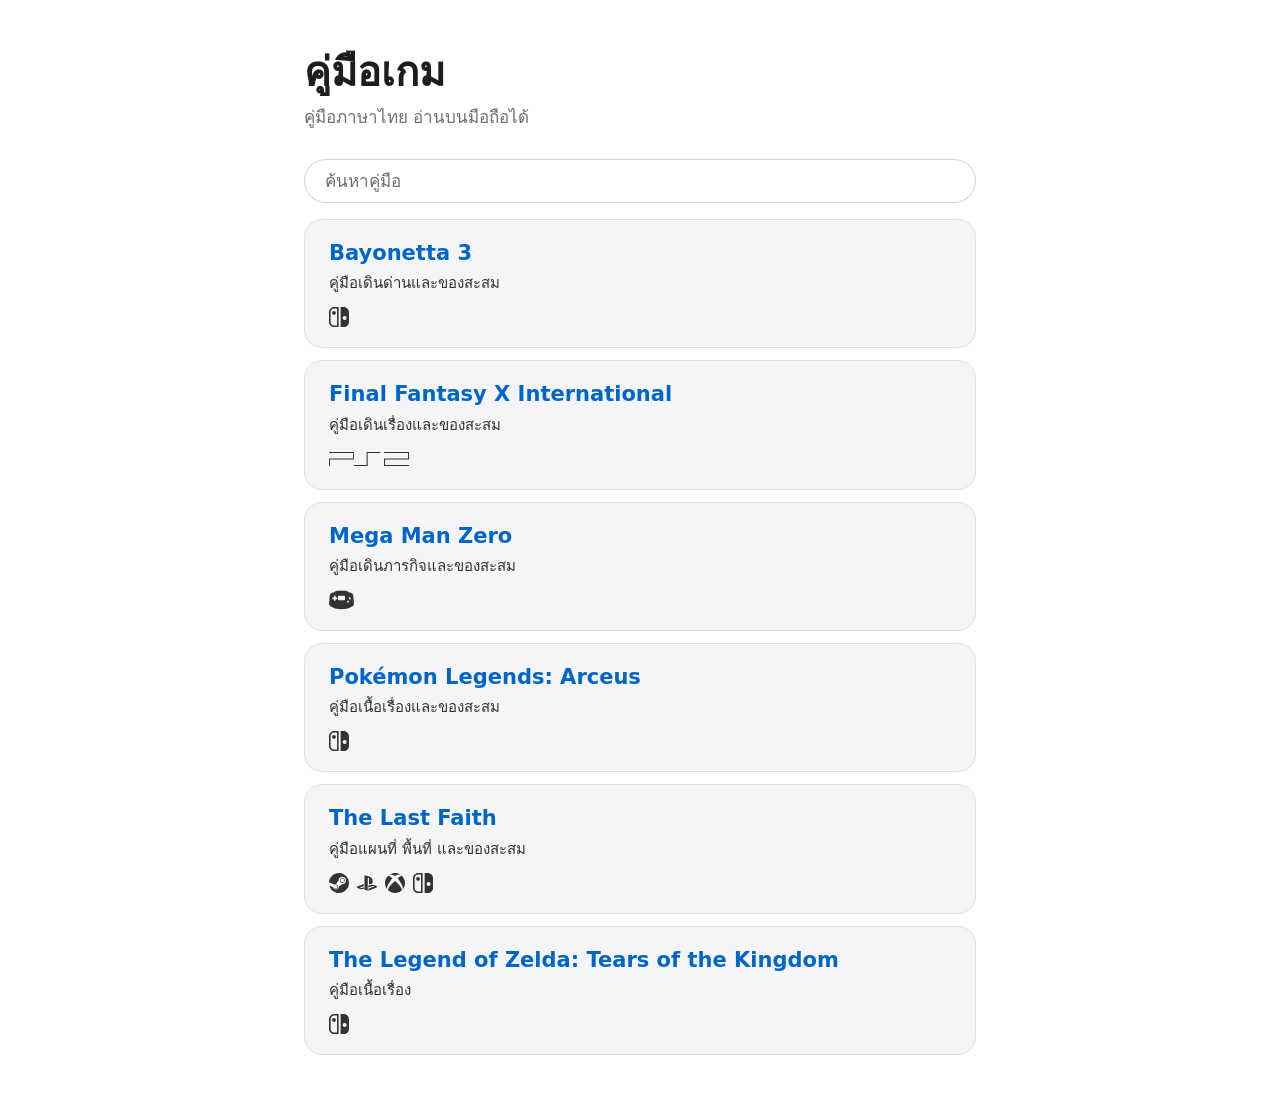
==== index.html @ 169d51ea "Add third-party notices for index icons" ====
<!doctype html>
<html lang="th">
<head>
<meta charset="utf-8">
<meta name="viewport" content="width=device-width,initial-scale=1">
<title>คู่มือเกม</title>
<link rel="icon" href="data:image/svg+xml,%3Csvg xmlns=%22http://www.w3.org/2000/svg%22 viewBox=%220 0 100 100%22%3E%3Ctext y=%22.9em%22 font-size=%2290%22%3E%F0%9F%8E%AE%3C/text%3E%3C/svg%3E">
<link rel="stylesheet" href="template/style.css">
<style>
.home{max-width:720px;margin:0 auto;padding:48px 24px 64px}
.home h1{font:600 40px/1.2 var(--disp);margin:0 0 8px;text-wrap:balance}
.lead{margin:0 0 28px;color:var(--ink48)}
.cards{display:grid;gap:12px}
.cards a{display:block;min-height:44px;padding:20px 24px;border:1px solid var(--hair);border-radius:18px;background:var(--parch);color:var(--ink);text-decoration:none}
.cards a:hover{border-color:var(--focus)}
.cards b{display:block;font:600 21px/1.3 var(--disp);color:var(--blue)}
.cards span{display:block;margin-top:4px;color:var(--ink80);font-size:15px}
.cards .pf{display:flex;flex-wrap:wrap;align-items:center;gap:8px;margin-top:12px;color:var(--ink80)}
.pf svg{display:block;fill:currentColor}
.find{display:block;width:100%;height:44px;margin:0 0 16px;padding:0 20px;font:400 17px var(--sans);color:var(--ink);background:var(--canvas);border:1px solid var(--chip);border-radius:9999px}
.find::placeholder{color:var(--ink48)}
.cards a[hidden],#none[hidden]{display:none}
#none{margin:8px 0 0;color:var(--ink48)}
@media (max-width:640px){
.home{padding:32px 20px 48px}
.home h1{font-size:28px;line-height:1.3}
}
</style>
</head>
<body>
<main class="home">
<h1>คู่มือเกม</h1>
<p class="lead">คู่มือภาษาไทย อ่านบนมือถือได้</p>
<input id="find" class="find" type="search" placeholder="ค้นหาคู่มือ" aria-label="ค้นหาคู่มือ" aria-controls="guides" autocomplete="off">
<svg width="0" height="0" style="position:absolute" aria-hidden="true"><symbol id="i-ns" viewBox="0 0 24 24"><path d="M14.176 24h3.674c3.376 0 6.15-2.774 6.15-6.15V6.15C24 2.775 21.226 0 17.85 0H14.1c-.074 0-.15.074-.15.15v23.7c-.001.076.075.15.226.15zm4.574-13.199c1.351 0 2.399 1.125 2.399 2.398 0 1.352-1.125 2.4-2.399 2.4-1.35 0-2.4-1.049-2.4-2.4-.075-1.349 1.05-2.398 2.4-2.398zM11.4 0H6.15C2.775 0 0 2.775 0 6.15v11.7C0 21.226 2.775 24 6.15 24h5.25c.074 0 .15-.074.15-.149V.15c.001-.076-.075-.15-.15-.15zM9.676 22.051H6.15c-2.326 0-4.201-1.875-4.201-4.201V6.15c0-2.326 1.875-4.201 4.201-4.201H9.6l.076 20.102zM3.75 7.199c0 1.275.975 2.25 2.25 2.25s2.25-.975 2.25-2.25c0-1.273-.975-2.25-2.25-2.25s-2.25.977-2.25 2.25z"/></symbol><symbol id="i-ps" viewBox="0 0 24 24"><path d="M8.984 2.596v17.547l3.915 1.261V6.688c0-.69.304-1.151.794-.991.636.18.76.814.76 1.505v5.875c2.441 1.193 4.362-.002 4.362-3.152 0-3.237-1.126-4.675-4.438-5.827-1.307-.448-3.728-1.186-5.39-1.502zm4.656 16.241l6.296-2.275c.715-.258.826-.625.246-.818-.586-.192-1.637-.139-2.357.123l-4.205 1.5V14.98l.24-.085s1.201-.42 2.913-.615c1.696-.18 3.785.03 5.437.661 1.848.601 2.04 1.472 1.576 2.072-.465.6-1.622 1.036-1.622 1.036l-8.544 3.107V18.86zM1.807 18.6c-1.9-.545-2.214-1.668-1.352-2.32.801-.586 2.16-1.052 2.16-1.052l5.615-2.013v2.313L4.205 17c-.705.271-.825.632-.239.826.586.195 1.637.15 2.343-.12L8.247 17v2.074c-.12.03-.256.044-.39.073-1.939.331-3.996.196-6.038-.479z"/></symbol><symbol id="i-ps2" viewBox="0 9 24 6"><path d="M7.46 13.779v.292h4.142v-3.85h3.796V9.93h-4.115v3.85zm16.248-3.558v1.62h-7.195v2.23H24v-.292h-7.168v-1.646H24V9.929h-7.487v.292zm-16.513 0v1.62H0v2.23h.292v-1.938H7.46V9.929H0v.292Z"/></symbol><symbol id="i-xb" viewBox="0 0 24 24"><path d="M4.102 21.033C6.211 22.881 8.977 24 12 24c3.026 0 5.789-1.119 7.902-2.967 1.877-1.912-4.316-8.709-7.902-11.417-3.582 2.708-9.779 9.505-7.898 11.417zm11.16-14.406c2.5 2.961 7.484 10.313 6.076 12.912C23.002 17.48 24 14.861 24 12.004c0-3.34-1.365-6.362-3.57-8.536 0 0-.027-.022-.082-.042-.063-.022-.152-.045-.281-.045-.592 0-1.985.434-4.805 3.246zM3.654 3.426c-.057.02-.082.041-.086.042C1.365 5.642 0 8.664 0 12.004c0 2.854.998 5.473 2.661 7.533-1.401-2.605 3.579-9.951 6.08-12.91-2.82-2.813-4.216-3.245-4.806-3.245-.131 0-.223.021-.281.046v-.002zM12 3.551S9.055 1.828 6.755 1.746c-.903-.033-1.454.295-1.521.339C7.379.646 9.659 0 11.984 0H12c2.334 0 4.605.646 6.766 2.085-.068-.046-.615-.372-1.52-.339C14.946 1.828 12 3.545 12 3.545v.006z"/></symbol><symbol id="i-st" viewBox="0 0 24 24"><path d="M11.979 0C5.678 0 .511 4.86.022 11.037l6.432 2.658c.545-.371 1.203-.59 1.912-.59.063 0 .125.004.188.006l2.861-4.142V8.91c0-2.495 2.028-4.524 4.524-4.524 2.494 0 4.524 2.031 4.524 4.527s-2.03 4.525-4.524 4.525h-.105l-4.076 2.911c0 .052.004.105.004.159 0 1.875-1.515 3.396-3.39 3.396-1.635 0-3.016-1.173-3.331-2.727L.436 15.27C1.862 20.307 6.486 24 11.979 24c6.627 0 11.999-5.373 11.999-12S18.605 0 11.979 0zM7.54 18.21l-1.473-.61c.262.543.714.999 1.314 1.25 1.297.539 2.793-.076 3.332-1.375.263-.63.264-1.319.005-1.949s-.75-1.121-1.377-1.383c-.624-.26-1.29-.249-1.878-.03l1.523.63c.956.4 1.409 1.5 1.009 2.455-.397.957-1.497 1.41-2.454 1.012H7.54zm11.415-9.303c0-1.662-1.353-3.015-3.015-3.015-1.665 0-3.015 1.353-3.015 3.015 0 1.665 1.35 3.015 3.015 3.015 1.663 0 3.015-1.35 3.015-3.015zm-5.273-.005c0-1.252 1.013-2.266 2.265-2.266 1.249 0 2.266 1.014 2.266 2.266 0 1.251-1.017 2.265-2.266 2.265-1.253 0-2.265-1.014-2.265-2.265z"/></symbol><!-- GBA: Teenyicons gba-solid, MIT (c) Anja van Staden; screen cutout added. See THIRD_PARTY_NOTICES.md --><symbol id="i-gba" viewBox="0 1.5 15 12"><path fill-rule="evenodd" d="M3.719 2.42A2.5 2.5 0 0 1 5.106 2h4.789a2.5 2.5 0 0 1 1.386.42l.87.58a2.5 2.5 0 0 1 2.48 2.322l.32 4.476a1.5 1.5 0 0 1-.825 1.448l-2.09 1.045a3.7 3.7 0 0 1-.753.279a15.6 15.6 0 0 1-7.566 0a3.7 3.7 0 0 1-.753-.279l-2.09-1.045A1.5 1.5 0 0 1 .05 9.798l.32-4.476A2.5 2.5 0 0 1 2.849 3zM3 8V7H2V6h1V5h1v1h1v1H4v1zm10-1h-1V6h1zm-2 2h1V8h-1zM5.9 4.9h3.2a.5.5 0 0 1 .5.5v1.8a.5.5 0 0 1-.5.5H5.9a.5.5 0 0 1-.5-.5V5.4a.5.5 0 0 1 .5-.5z"/></symbol></svg>
<nav id="guides" class="cards" aria-label="รายการคู่มือ">
<a data-k="bayonetta เบโยเนตต้า switch platinumgames" href="guides/bayonetta3/Bayonetta3_Guide_TH.html"><b>Bayonetta 3</b><span>คู่มือเดินด่านและของสะสม</span><span class="pf" role="img" aria-label="แพลตฟอร์ม: Nintendo Switch"><svg width="20" height="20"><use href="#i-ns"/></svg></span></a>
<a data-k="ffx final fantasy x ไฟนอลแฟนตาซี ps2 playstation square" href="guides/ffx/FFX_International_Guide_TH.html"><b>Final Fantasy X International</b><span>คู่มือเดินเรื่องและของสะสม</span><span class="pf" role="img" aria-label="แพลตฟอร์ม: PlayStation 2"><svg width="80" height="20"><use href="#i-ps2"/></svg></span></a>
<a data-k="mmz megaman mega man zero ร็อคแมน ซีโร่ gba game boy advance capcom inti creates" href="guides/megamanzero/MegaManZero_Guide_TH.html"><b>Mega Man Zero</b><span>คู่มือเดินภารกิจและของสะสม</span><span class="pf" role="img" aria-label="แพลตฟอร์ม: Game Boy Advance"><svg width="25" height="20"><use href="#i-gba"/></svg></span></a>
<a data-k="pla pokemon legends arceus โปเกมอน เลเจนด์ อาร์เซอุส switch hisui ฮิซุย game freak" href="guides/pla/PokemonLegendsArceus_Guide_TH.html"><b>Pokémon Legends: Arceus</b><span>คู่มือเนื้อเรื่องและของสะสม</span><span class="pf" role="img" aria-label="แพลตฟอร์ม: Nintendo Switch"><svg width="20" height="20"><use href="#i-ns"/></svg></span></a>
<a data-k="the last faith tlf เดอะลาสต์เฟธ metroidvania soulslike steam playstation ps4 ps5 xbox switch nintendo pc kumi souls" href="guides/lastfaith/TheLastFaith_Guide_TH.html"><b>The Last Faith</b><span>คู่มือแผนที่ พื้นที่ และของสะสม</span><span class="pf" role="img" aria-label="แพลตฟอร์ม: PC (Steam), PlayStation 4/5, Xbox One/Series X|S, Nintendo Switch"><svg width="20" height="20"><use href="#i-st"/></svg><svg width="20" height="20"><use href="#i-ps"/></svg><svg width="20" height="20"><use href="#i-xb"/></svg><svg width="20" height="20"><use href="#i-ns"/></svg></span></a>
<a data-k="totk zelda tears of the kingdom เซลด้า น้ำตาแห่งราชอาณาจักร switch hyrule ไฮรูล nintendo" href="guides/totk/ZeldaTOTK_Guide_TH.html"><b>The Legend of Zelda: Tears of the Kingdom</b><span>คู่มือเนื้อเรื่อง</span><span class="pf" role="img" aria-label="แพลตฟอร์ม: Nintendo Switch"><svg width="20" height="20"><use href="#i-ns"/></svg></span></a>
</nav>
<p id="none" role="status" hidden>ไม่พบคู่มือ</p>
<script>
(()=>{const q=document.getElementById('find'),cs=[...document.querySelectorAll('#guides a')],no=document.getElementById('none');
const n=t=>t.normalize('NFC').toLowerCase();
q.addEventListener('input',()=>{const v=n(q.value.trim());let k=0;cs.forEach(a=>{const m=!v||n(a.textContent+' '+(a.dataset.k||'')).includes(v);a.hidden=!m;if(m)k++});no.hidden=k>0});
q.addEventListener('keydown',e=>{if(e.key==='Escape'){q.value='';q.dispatchEvent(new Event('input'))}});})();
</script>
</main>
</body>
</html>
---- template/style.css ----
/* game-guides template – based on Bayonetta 3 v470 (Apple-style brief). Thai: no negative letter-spacing, line-height 1.6 */
:root{--blue:#0066cc;--focus:#0071e3;--blue-dk:#2997ff;--ink:#1d1d1f;--ink80:#333;--ink48:#6e6e73;--hair:#e0e0e0;--soft:#f0f0f0;--canvas:#fff;--parch:#f5f5f7;--pearl:#fafafc;--tile:#272729;--tile2:#2a2a2c;--chip:#d2d2d7;--sans:system-ui,-apple-system,BlinkMacSystemFont,"SF Pro Text","Helvetica Neue","Sukhumvit Set","Noto Sans Thai",Sarabun,Tahoma,sans-serif;--disp:system-ui,-apple-system,BlinkMacSystemFont,"SF Pro Display","Helvetica Neue","Sukhumvit Set","Noto Sans Thai",Sarabun,Tahoma,sans-serif;color-scheme:light;accent-color:var(--blue)}
*{box-sizing:border-box}
html{scroll-padding-top:var(--hh,72px);-webkit-text-size-adjust:100%}
body{margin:0;background:var(--canvas);color:var(--ink);font:400 17px/1.6 var(--sans);-webkit-font-smoothing:antialiased}
::selection{background:#b3d4f5;color:var(--ink)}
a{color:var(--blue);text-underline-offset:3px}
a:hover{text-decoration:underline}
:focus-visible{outline:2px solid var(--focus);outline-offset:2px;border-radius:5px}
b,strong{font-weight:600}
.top{background:var(--tile);color:#fff;padding:64px max(24px,calc((100% - 980px)/2)) 48px}
.top h1{font:600 56px/1.2 var(--disp);margin:0;text-wrap:balance}
header{position:sticky;top:0;z-index:5;display:flex;flex-wrap:wrap;align-items:center;gap:8px 16px;min-height:52px;padding:6px max(16px,calc((100% - 980px)/2));background:rgba(245,245,247,.8);-webkit-backdrop-filter:saturate(180%) blur(20px);backdrop-filter:saturate(180%) blur(20px);border-bottom:1px solid rgba(0,0,0,.08)}
header nav{flex:none}
.hd{display:flex;flex-wrap:wrap;align-items:center;gap:8px 16px;flex:1 1 260px}
#q{flex:1 1 220px;max-width:360px;height:44px;padding:0 20px;font:400 17px var(--sans);color:var(--ink);background:var(--canvas);border:1px solid rgba(0,0,0,.08);border-radius:9999px}
#q::placeholder{color:var(--ink48)}
#prog{font:400 14px/1.29 var(--sans);color:var(--ink80);font-variant-numeric:tabular-nums}
#pbar{flex:1 1 100px;max-width:200px;height:4px;background:var(--chip);border-radius:9999px;overflow:hidden}
#pbar i{display:block;height:100%;width:0;background:var(--blue);transition:width .4s cubic-bezier(.16,1,.3,1)}
#pkb{font:400 17px var(--sans);color:#fff;background:var(--blue);border:0;border-radius:9999px;padding:0 22px;min-height:44px;cursor:pointer;display:inline-flex;gap:8px;align-items:center;transition:transform .15s}
#pkb:active,.grid a:active{transform:scale(.95)}
.pkc{font-weight:600;max-width:9ch;overflow:hidden;text-overflow:ellipsis;white-space:nowrap}
.pkc:empty{display:none}
.pkw{position:relative}
.pk{position:absolute;top:calc(100% + 10px);left:0;z-index:20;width:min(640px,calc(100vw - 32px));max-height:min(58vh,640px);overflow:auto;background:var(--canvas);border:1px solid var(--hair);border-radius:18px;padding:16px 24px 24px}
.pk[hidden],#pkbg[hidden]{display:none}
.pkhd{display:flex;align-items:center;gap:12px;font:600 21px/1.19 var(--disp)}
.pkintro{margin-left:auto;font-size:14px;padding:8px;min-height:44px;display:inline-flex;align-items:center}
.pkx{width:44px;height:44px;border:0;border-radius:50%;background:rgba(210,210,215,.64);color:var(--ink);font-size:16px;cursor:pointer}
.pgh{font:600 14px/1.29 var(--sans);color:var(--ink48);margin:16px 0 8px}
.grid{display:grid;gap:8px}
.gm{grid-template-columns:repeat(5,minmax(0,1fr))}
.gj,.gr{grid-template-columns:repeat(4,minmax(0,1fr))}
.grid a{display:flex;flex-direction:column;justify-content:center;min-height:56px;padding:8px 10px;border:1px solid var(--hair);border-radius:18px;background:var(--canvas);color:var(--ink);text-decoration:none;line-height:1.25;transition:transform .15s}
.grid a b{font:600 17px var(--sans);color:var(--blue)}
.grid a span{font-size:12px;color:var(--ink48);overflow:hidden;display:-webkit-box;-webkit-line-clamp:2;-webkit-box-orient:vertical}
.gr a b{font-size:14px}
.gr a span{display:none}
.grid a[aria-current=true]{border:2px solid var(--focus);padding:7px 9px}
main{padding:0}
#intro{padding:48px max(24px,calc((100% - 980px)/2)) 56px}
#intro p,main .w{max-width:68ch}
main>details :is(p,dd,:not(.ck)>li){max-width:72ch}
section>h2.h3{font:600 21px/1.19 var(--disp);margin:40px 0 12px}
#intro ul{padding-left:20px;columns:2 300px;column-gap:32px}
#intro li{margin:4px 0;break-inside:avoid}
.note{background:var(--parch);border:0;border-radius:18px;padding:20px 24px;color:var(--ink80)}
main>details{margin:0;border:0;border-radius:0;background:var(--canvas);padding:56px max(24px,calc((100% - 980px)/2))}
main>details:nth-of-type(odd){background:var(--parch)}
main>details.ch{content-visibility:auto;contain-intrinsic-size:auto 1400px}
summary{cursor:pointer;display:flex;align-items:baseline;gap:12px;list-style:none;min-height:44px}
summary::-webkit-details-marker{display:none}
summary::before{content:"›";font:400 28px/1 var(--sans);color:var(--ink48);transition:transform .2s;display:inline-block}
details[open]>summary::before{transform:rotate(90deg)}
summary h2{font:600 40px/1.25 var(--disp);margin:0;text-wrap:balance}
.cnt{margin-left:auto;font:400 14px var(--sans);color:var(--ink48);white-space:nowrap;font-variant-numeric:tabular-nums}
.cnt.done{color:var(--blue);font-weight:600}
h3{font:600 21px/1.19 var(--disp);margin:40px 0 12px}
.sm{margin:12px 0}
.b{display:inline-block;background:var(--c);color:var(--ink);font:600 12px/1.6 var(--sans);border-radius:5px;padding:0 6px;margin-right:2px}
.mut,.lg,.src{color:var(--ink48)}
.src,.lg{font:400 14px/1.43 var(--sans)}
.lgk{display:flex;flex-wrap:wrap;gap:4px 16px;font:400 14px var(--sans);color:var(--ink80);margin:8px 0}
.lgk span::before{content:"";display:inline-block;width:14px;height:10px;border-radius:3px;margin-right:6px;vertical-align:-1px;border:2px solid var(--k)}
.lgk .dash::before{border-style:dashed}
.fhint{display:none;font-size:14px;color:var(--ink48);margin:4px 0}
.flow{position:relative;overflow-x:auto;background:var(--canvas);border:1px solid var(--hair);border-radius:18px;padding:8px}
main>details:nth-of-type(even) .flow{background:var(--pearl)}
.fl{display:block;font-family:Sarabun,'Noto Sans Thai',Tahoma,sans-serif}
.fl text{text-anchor:middle}
.nb{fill:var(--canvas)}
.nl{fill:var(--ink);font-size:12px;font-weight:700}
.nd{fill:var(--ink80);font-size:12px}
.ed{fill:none;stroke:#8e8e93;stroke-width:1.5}
.bk{stroke-dasharray:5 4;stroke:#b25000}
#ah path{fill:#8e8e93}
.ck{list-style:none;padding:0;margin:0}
.ck li{border-bottom:1px solid var(--hair);padding:6px 0 12px}
.ck label{cursor:pointer;display:inline-flex;gap:10px;align-items:baseline;min-height:44px;padding:6px 0;margin-bottom:-6px}
.ck input{width:20px;height:20px;flex:none;transform:translateY(4px)}
.ck .w{color:var(--ink80);font-size:15px;line-height:1.55;margin-left:30px;overflow-wrap:anywhere}
.en{color:var(--ink48);font-size:14px;margin-left:30px;font-style:italic}
.ck li:has(input:checked) .w{text-decoration:line-through;opacity:.5}
.ck input:checked+*{opacity:.5}
.src{overflow-wrap:anywhere}
.tw{overflow-x:auto}
table{border-collapse:collapse;width:100%;font:400 15px/1.47 var(--sans)}
th,td{border-bottom:1px solid var(--hair);padding:10px 14px;text-align:left;vertical-align:top}
th{background:var(--parch);color:var(--ink);font-weight:600;font-size:14px}
tr:last-child td{border-bottom:0}
.hide{display:none}
#empty{display:none;padding:48px 24px;text-align:center;color:var(--ink48)}
@media (min-width:641px){.fl{max-width:100%;height:auto}
}
@media (max-width:1068px){.top h1{font-size:40px;line-height:1.25}
}
@media (max-width:640px){.top{padding:40px 20px 32px}
.top h1{font-size:34px}
main>details{padding:40px 20px}
#intro{padding:32px 20px 40px}
summary h2{font-size:28px;line-height:1.3}
h3,section>h2.h3{font-size:21px;margin-top:32px}
header{-webkit-backdrop-filter:none;backdrop-filter:none;background:var(--parch);padding:6px 12px}
header{gap:6px 8px}
.hd{flex:1 1 0;min-width:0;gap:2px 8px}
#q{max-width:none;min-width:0;flex-basis:100%}
#prog{font-size:12px;line-height:1.3;padding-left:20px}
#pkb{padding:0 16px}
#pbar{display:none}
.fhint{display:block}
#pkbg{position:fixed;inset:0;background:rgba(0,0,0,.4);z-index:19}
.pk{position:fixed;left:0;right:0;bottom:0;top:auto;width:auto;max-height:82vh;border-radius:18px 18px 0 0;border:0;padding:10px 16px calc(20px + env(safe-area-inset-bottom))}
.pk::before{content:"";display:block;width:36px;height:5px;border-radius:9999px;background:var(--chip);margin:0 auto 8px}
.gr{grid-template-columns:repeat(3,minmax(0,1fr))}
.grid a span{display:none}
.grid a{align-items:center;min-height:48px}
}
@media (max-width:419px){.top h1{font-size:28px}
}
@media (prefers-reduced-motion:reduce){#pbar i,#pkb,.grid a,summary::before,.top .back{transition:none}
#pkb:active,.grid a:active,.top .back:active{transform:none}
}
.fl .nl,.fl .nd{font-family:Sarabun,"Noto Sans Thai",Tahoma,sans-serif}
.fl text{dominant-baseline:auto}
figure.map{margin:24px 0}figure.map img{display:block;max-width:100%;height:auto;border-radius:18px;background:var(--soft)}figure.map figcaption{font:400 14px/1.43 var(--sans);color:var(--ink48);margin-top:8px}figure.map .cr{font-size:12px}

.top .back{display:inline-flex;align-items:center;justify-content:center;width:44px;height:44px;margin:-12px 0 4px -12px;color:#fff;border-radius:50%;transition:background .15s,transform .15s}.top .back:hover{background:rgba(255,255,255,.12)}.top .back:active{transform:scale(.92);background:rgba(255,255,255,.2)}
.capd summary{cursor:pointer;min-height:44px;line-height:1.43;padding:12px 0}

.sya button{font:400 17px var(--sans);min-height:44px;padding:0 22px;border-radius:9999px;border:0;cursor:pointer;background:var(--blue);color:#fff}
.sya .sy2{background:var(--soft);color:var(--ink)}
#sys{margin:12px 0 0}#sys:empty{display:none}#sys.err{color:#b3261e}
#syd{width:min(560px,calc(100vw - 24px));max-height:calc(100dvh - 24px);border:0;border-radius:18px;padding:24px;background:var(--canvas);color:var(--ink);font-family:var(--sans)}
#syd::backdrop{background:rgba(0,0,0,.4)}
#syd h2{font:600 21px/1.3 var(--disp);margin:0 0 8px}#syd ol{padding-left:20px;margin:8px 0}#syd li{margin:4px 0}
#syd code{background:var(--parch);border-radius:6px;padding:0 4px}
#syd label{display:block;font:600 14px var(--sans);margin:12px 0 4px}
#syd input{width:100%;min-height:44px;font:400 16px var(--sans);padding:0 12px;border:1px solid var(--chip);border-radius:12px;background:var(--pearl);color:var(--ink)}
#syd :focus-visible{outline:2px solid var(--focus);outline-offset:2px}
.sye{color:#b3261e;font:400 14px var(--sans);margin:8px 0 0;min-height:1em}
.sya{display:flex;flex-wrap:wrap;gap:8px;margin-top:16px}
#syb{position:relative;flex:none;margin-left:auto;width:44px;height:44px;display:inline-flex;align-items:center;justify-content:center;border:0;border-radius:50%;background:transparent;color:var(--ink);cursor:pointer}#syb:hover{background:var(--soft)}#syb:focus-visible{outline:2px solid var(--focus);outline-offset:2px}
#syd0{position:absolute;top:9px;right:8px;width:9px;height:9px;border-radius:50%;border:2px solid var(--parch);display:none}#syb[data-s] #syd0{display:block}#syb[data-s=ok] #syd0{background:#1e8e3e}#syb[data-s=busy] #syd0{background:var(--chip)}#syb[data-s=off] #syd0{background:var(--ink48)}#syb[data-s=err] #syd0{background:#b3261e}
@media (max-width:640px){#pkb{padding:0 12px;gap:6px}header{gap:6px 4px}#syb{margin-right:-6px}}
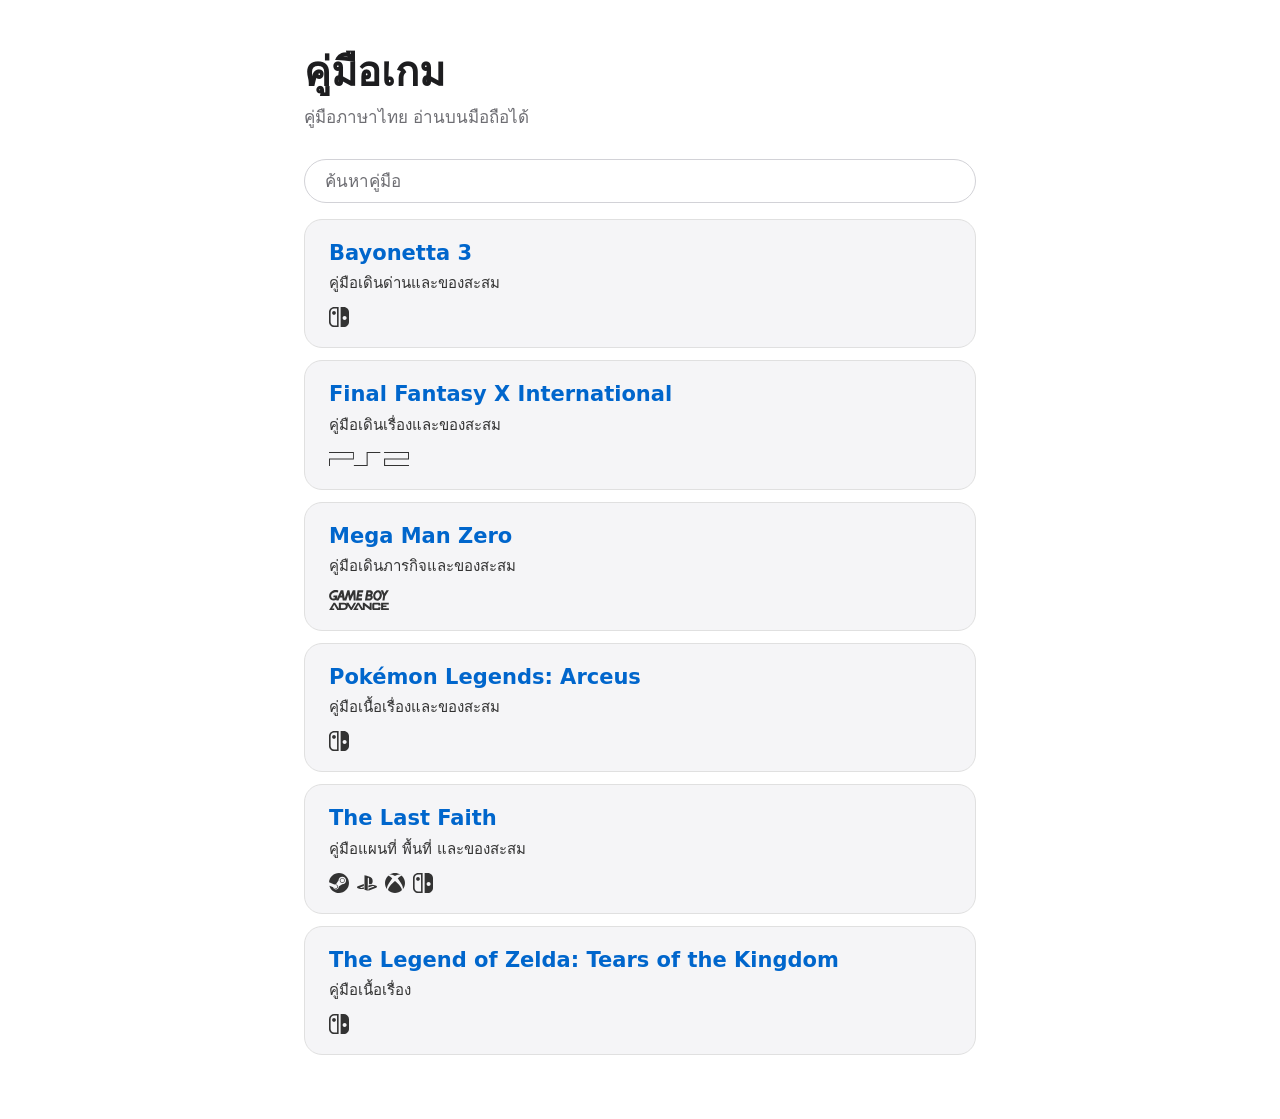
==== commit b605b17f: "Use GBA wordmark icon on guide index" ====
--- a/index.html
+++ b/index.html
@@ -32,11 +32,11 @@
 <h1>คู่มือเกม</h1>
 <p class="lead">คู่มือภาษาไทย อ่านบนมือถือได้</p>
 <input id="find" class="find" type="search" placeholder="ค้นหาคู่มือ" aria-label="ค้นหาคู่มือ" aria-controls="guides" autocomplete="off">
-<svg width="0" height="0" style="position:absolute" aria-hidden="true"><symbol id="i-ns" viewBox="0 0 24 24"><path d="M14.176 24h3.674c3.376 0 6.15-2.774 6.15-6.15V6.15C24 2.775 21.226 0 17.85 0H14.1c-.074 0-.15.074-.15.15v23.7c-.001.076.075.15.226.15zm4.574-13.199c1.351 0 2.399 1.125 2.399 2.398 0 1.352-1.125 2.4-2.399 2.4-1.35 0-2.4-1.049-2.4-2.4-.075-1.349 1.05-2.398 2.4-2.398zM11.4 0H6.15C2.775 0 0 2.775 0 6.15v11.7C0 21.226 2.775 24 6.15 24h5.25c.074 0 .15-.074.15-.149V.15c.001-.076-.075-.15-.15-.15zM9.676 22.051H6.15c-2.326 0-4.201-1.875-4.201-4.201V6.15c0-2.326 1.875-4.201 4.201-4.201H9.6l.076 20.102zM3.75 7.199c0 1.275.975 2.25 2.25 2.25s2.25-.975 2.25-2.25c0-1.273-.975-2.25-2.25-2.25s-2.25.977-2.25 2.25z"/></symbol><symbol id="i-ps" viewBox="0 0 24 24"><path d="M8.984 2.596v17.547l3.915 1.261V6.688c0-.69.304-1.151.794-.991.636.18.76.814.76 1.505v5.875c2.441 1.193 4.362-.002 4.362-3.152 0-3.237-1.126-4.675-4.438-5.827-1.307-.448-3.728-1.186-5.39-1.502zm4.656 16.241l6.296-2.275c.715-.258.826-.625.246-.818-.586-.192-1.637-.139-2.357.123l-4.205 1.5V14.98l.24-.085s1.201-.42 2.913-.615c1.696-.18 3.785.03 5.437.661 1.848.601 2.04 1.472 1.576 2.072-.465.6-1.622 1.036-1.622 1.036l-8.544 3.107V18.86zM1.807 18.6c-1.9-.545-2.214-1.668-1.352-2.32.801-.586 2.16-1.052 2.16-1.052l5.615-2.013v2.313L4.205 17c-.705.271-.825.632-.239.826.586.195 1.637.15 2.343-.12L8.247 17v2.074c-.12.03-.256.044-.39.073-1.939.331-3.996.196-6.038-.479z"/></symbol><symbol id="i-ps2" viewBox="0 9 24 6"><path d="M7.46 13.779v.292h4.142v-3.85h3.796V9.93h-4.115v3.85zm16.248-3.558v1.62h-7.195v2.23H24v-.292h-7.168v-1.646H24V9.929h-7.487v.292zm-16.513 0v1.62H0v2.23h.292v-1.938H7.46V9.929H0v.292Z"/></symbol><symbol id="i-xb" viewBox="0 0 24 24"><path d="M4.102 21.033C6.211 22.881 8.977 24 12 24c3.026 0 5.789-1.119 7.902-2.967 1.877-1.912-4.316-8.709-7.902-11.417-3.582 2.708-9.779 9.505-7.898 11.417zm11.16-14.406c2.5 2.961 7.484 10.313 6.076 12.912C23.002 17.48 24 14.861 24 12.004c0-3.34-1.365-6.362-3.57-8.536 0 0-.027-.022-.082-.042-.063-.022-.152-.045-.281-.045-.592 0-1.985.434-4.805 3.246zM3.654 3.426c-.057.02-.082.041-.086.042C1.365 5.642 0 8.664 0 12.004c0 2.854.998 5.473 2.661 7.533-1.401-2.605 3.579-9.951 6.08-12.91-2.82-2.813-4.216-3.245-4.806-3.245-.131 0-.223.021-.281.046v-.002zM12 3.551S9.055 1.828 6.755 1.746c-.903-.033-1.454.295-1.521.339C7.379.646 9.659 0 11.984 0H12c2.334 0 4.605.646 6.766 2.085-.068-.046-.615-.372-1.52-.339C14.946 1.828 12 3.545 12 3.545v.006z"/></symbol><symbol id="i-st" viewBox="0 0 24 24"><path d="M11.979 0C5.678 0 .511 4.86.022 11.037l6.432 2.658c.545-.371 1.203-.59 1.912-.59.063 0 .125.004.188.006l2.861-4.142V8.91c0-2.495 2.028-4.524 4.524-4.524 2.494 0 4.524 2.031 4.524 4.527s-2.03 4.525-4.524 4.525h-.105l-4.076 2.911c0 .052.004.105.004.159 0 1.875-1.515 3.396-3.39 3.396-1.635 0-3.016-1.173-3.331-2.727L.436 15.27C1.862 20.307 6.486 24 11.979 24c6.627 0 11.999-5.373 11.999-12S18.605 0 11.979 0zM7.54 18.21l-1.473-.61c.262.543.714.999 1.314 1.25 1.297.539 2.793-.076 3.332-1.375.263-.63.264-1.319.005-1.949s-.75-1.121-1.377-1.383c-.624-.26-1.29-.249-1.878-.03l1.523.63c.956.4 1.409 1.5 1.009 2.455-.397.957-1.497 1.41-2.454 1.012H7.54zm11.415-9.303c0-1.662-1.353-3.015-3.015-3.015-1.665 0-3.015 1.353-3.015 3.015 0 1.665 1.35 3.015 3.015 3.015 1.663 0 3.015-1.35 3.015-3.015zm-5.273-.005c0-1.252 1.013-2.266 2.265-2.266 1.249 0 2.266 1.014 2.266 2.266 0 1.251-1.017 2.265-2.266 2.265-1.253 0-2.265-1.014-2.265-2.265z"/></symbol><!-- GBA: Teenyicons gba-solid, MIT (c) Anja van Staden; screen cutout added. See THIRD_PARTY_NOTICES.md --><symbol id="i-gba" viewBox="0 1.5 15 12"><path fill-rule="evenodd" d="M3.719 2.42A2.5 2.5 0 0 1 5.106 2h4.789a2.5 2.5 0 0 1 1.386.42l.87.58a2.5 2.5 0 0 1 2.48 2.322l.32 4.476a1.5 1.5 0 0 1-.825 1.448l-2.09 1.045a3.7 3.7 0 0 1-.753.279a15.6 15.6 0 0 1-7.566 0a3.7 3.7 0 0 1-.753-.279l-2.09-1.045A1.5 1.5 0 0 1 .05 9.798l.32-4.476A2.5 2.5 0 0 1 2.849 3zM3 8V7H2V6h1V5h1v1h1v1H4v1zm10-1h-1V6h1zm-2 2h1V8h-1zM5.9 4.9h3.2a.5.5 0 0 1 .5.5v1.8a.5.5 0 0 1-.5.5H5.9a.5.5 0 0 1-.5-.5V5.4a.5.5 0 0 1 .5-.5z"/></symbol></svg>
+<svg width="0" height="0" style="position:absolute" aria-hidden="true"><symbol id="i-ns" viewBox="0 0 24 24"><path d="M14.176 24h3.674c3.376 0 6.15-2.774 6.15-6.15V6.15C24 2.775 21.226 0 17.85 0H14.1c-.074 0-.15.074-.15.15v23.7c-.001.076.075.15.226.15zm4.574-13.199c1.351 0 2.399 1.125 2.399 2.398 0 1.352-1.125 2.4-2.399 2.4-1.35 0-2.4-1.049-2.4-2.4-.075-1.349 1.05-2.398 2.4-2.398zM11.4 0H6.15C2.775 0 0 2.775 0 6.15v11.7C0 21.226 2.775 24 6.15 24h5.25c.074 0 .15-.074.15-.149V.15c.001-.076-.075-.15-.15-.15zM9.676 22.051H6.15c-2.326 0-4.201-1.875-4.201-4.201V6.15c0-2.326 1.875-4.201 4.201-4.201H9.6l.076 20.102zM3.75 7.199c0 1.275.975 2.25 2.25 2.25s2.25-.975 2.25-2.25c0-1.273-.975-2.25-2.25-2.25s-2.25.977-2.25 2.25z"/></symbol><symbol id="i-ps" viewBox="0 0 24 24"><path d="M8.984 2.596v17.547l3.915 1.261V6.688c0-.69.304-1.151.794-.991.636.18.76.814.76 1.505v5.875c2.441 1.193 4.362-.002 4.362-3.152 0-3.237-1.126-4.675-4.438-5.827-1.307-.448-3.728-1.186-5.39-1.502zm4.656 16.241l6.296-2.275c.715-.258.826-.625.246-.818-.586-.192-1.637-.139-2.357.123l-4.205 1.5V14.98l.24-.085s1.201-.42 2.913-.615c1.696-.18 3.785.03 5.437.661 1.848.601 2.04 1.472 1.576 2.072-.465.6-1.622 1.036-1.622 1.036l-8.544 3.107V18.86zM1.807 18.6c-1.9-.545-2.214-1.668-1.352-2.32.801-.586 2.16-1.052 2.16-1.052l5.615-2.013v2.313L4.205 17c-.705.271-.825.632-.239.826.586.195 1.637.15 2.343-.12L8.247 17v2.074c-.12.03-.256.044-.39.073-1.939.331-3.996.196-6.038-.479z"/></symbol><symbol id="i-ps2" viewBox="0 9 24 6"><path d="M7.46 13.779v.292h4.142v-3.85h3.796V9.93h-4.115v3.85zm16.248-3.558v1.62h-7.195v2.23H24v-.292h-7.168v-1.646H24V9.929h-7.487v.292zm-16.513 0v1.62H0v2.23h.292v-1.938H7.46V9.929H0v.292Z"/></symbol><symbol id="i-xb" viewBox="0 0 24 24"><path d="M4.102 21.033C6.211 22.881 8.977 24 12 24c3.026 0 5.789-1.119 7.902-2.967 1.877-1.912-4.316-8.709-7.902-11.417-3.582 2.708-9.779 9.505-7.898 11.417zm11.16-14.406c2.5 2.961 7.484 10.313 6.076 12.912C23.002 17.48 24 14.861 24 12.004c0-3.34-1.365-6.362-3.57-8.536 0 0-.027-.022-.082-.042-.063-.022-.152-.045-.281-.045-.592 0-1.985.434-4.805 3.246zM3.654 3.426c-.057.02-.082.041-.086.042C1.365 5.642 0 8.664 0 12.004c0 2.854.998 5.473 2.661 7.533-1.401-2.605 3.579-9.951 6.08-12.91-2.82-2.813-4.216-3.245-4.806-3.245-.131 0-.223.021-.281.046v-.002zM12 3.551S9.055 1.828 6.755 1.746c-.903-.033-1.454.295-1.521.339C7.379.646 9.659 0 11.984 0H12c2.334 0 4.605.646 6.766 2.085-.068-.046-.615-.372-1.52-.339C14.946 1.828 12 3.545 12 3.545v.006z"/></symbol><symbol id="i-st" viewBox="0 0 24 24"><path d="M11.979 0C5.678 0 .511 4.86.022 11.037l6.432 2.658c.545-.371 1.203-.59 1.912-.59.063 0 .125.004.188.006l2.861-4.142V8.91c0-2.495 2.028-4.524 4.524-4.524 2.494 0 4.524 2.031 4.524 4.527s-2.03 4.525-4.524 4.525h-.105l-4.076 2.911c0 .052.004.105.004.159 0 1.875-1.515 3.396-3.39 3.396-1.635 0-3.016-1.173-3.331-2.727L.436 15.27C1.862 20.307 6.486 24 11.979 24c6.627 0 11.999-5.373 11.999-12S18.605 0 11.979 0zM7.54 18.21l-1.473-.61c.262.543.714.999 1.314 1.25 1.297.539 2.793-.076 3.332-1.375.263-.63.264-1.319.005-1.949s-.75-1.121-1.377-1.383c-.624-.26-1.29-.249-1.878-.03l1.523.63c.956.4 1.409 1.5 1.009 2.455-.397.957-1.497 1.41-2.454 1.012H7.54zm11.415-9.303c0-1.662-1.353-3.015-3.015-3.015-1.665 0-3.015 1.353-3.015 3.015 0 1.665 1.35 3.015 3.015 3.015 1.663 0 3.015-1.35 3.015-3.015zm-5.273-.005c0-1.252 1.013-2.266 2.265-2.266 1.249 0 2.266 1.014 2.266 2.266 0 1.251-1.017 2.265-2.266 2.265-1.253 0-2.265-1.014-2.265-2.265z"/></symbol><!-- GBA: "GAME BOY ADVANCE" wordmark from Wikimedia Commons File:Game_Boy_Advance_logo.svg (PD-textlogo; trademark of Nintendo); outline and (R) removed. --><symbol id="i-gba" viewBox="5.8 5.8 196.2 65.6"><path d="M43.8,23.6l2.9-6.5l1.3,6.5H43.8 M83.7,6.7L75.9,25L72.6,6.7h-6.8L57,33.7L52.5,6.7h-8.4l-12.8,29l1.9-12.1 H20.5l-1,6.2h5.3l-0.6,3.3C21.2,34.4,16,34,13.8,30c-1.4-2.5-2.7-8.1,3.2-13.2c4.8-4.2,13.1-4.9,17.9-2.7c0,0,0.6-3.5,1.1-6.8 c-9.2-3.2-16.4-0.5-21.2,2.4c-6.5,4-9.6,10.2-8.8,18.6c1,9.7,13.5,15.8,24.2,9.7c0.1-0.1,0.2-0.1,0.2-0.1l-1,2.3h7.2l4.5-10H49 l1.7,10h11.6l5.9-18.6l3.8,18.6h4.6l8.9-20.6l0.9,20.6h6.8L91.9,6.7H83.7M93.9,40.1L113,40.1L114.1,32.9L102.1,32.9L103.1,27L113.5,27L114.6,19.8L104.1,19.8L105,13.9L117,13.9L118.1,6.7L99.2,6.7L93.9,40.1ZM187.1,17.6L182.9,6.7L175,6.7L183.1,24.3L180.6,40.1L187.5,40.1L189.6,26.1L201.9,6.7L193.9,6.7L187.1,17.6ZM171.1,26.6c-1.8,5.5-6.3,8.7-9.9,7.1c-3.6-1.6-5-7.4-3.2-13c1.8-5.5,6.3-8.7,9.9-7.1 C171.6,15.3,173,21.1,171.1,26.6 M168.5,7c-7.6-1.7-15.5,4.3-17.6,13.5c-2.1,9.2,2.3,18.1,9.9,19.9c7.6,1.8,15.5-4.3,17.6-13.5 C180.5,17.7,176,8.8,168.5,7M138.1,20.1c-3.8,0-4.8,0-4.8,0l1.1-6.2c0,0,0.1,0,4.4,0C143.7,13.9,142.8,20.1,138.1,20.1 M137.3,33.6 c-3.8,0-6,0-6,0l1.1-6.6c0,0,1.4,0,5.7,0C143.5,26.9,143.4,33.6,137.3,33.6 M141.3,6.9c-3.7-0.1-12.8,0-12.8,0h0.1L123.3,40 c0,0,10.9,0,15.4,0c6.3,0,15.6-9.3,7.2-17C154.5,14,145.9,7,141.3,6.9"/><path transform="matrix(1.0108 0 0 1.0108 -198.31 35.87)" d="M246.4,29.6h-6.2V17h8.8c4.7,0,7,1.9,7,6C256,28,253.5,29.6,246.4,29.6 M289.7,11.7h-7.2l-0.2,0.4L274.2,27 l-8.7-14.9l-0.2-0.3h-7.7l0.6,1l1.5,2.4c-2.4-2.3-6-3.5-10.7-3.5h-15.5v19.4l-11.5-19l-0.2-0.3h-5.9l-0.2,0.3l-13.1,22l-0.6,1h5.1v0 h11.4v-5.2h-6.7l6.7-12.1l9.5,16.9l0.2,0.3h7.6v0h11.7c10.1,0,15.3-4,15.3-11.8c0-1.4-0.2-2.6-0.5-3.7l9.2,15.2l0.2,0.3h4.5l0.2-0.3 l12.7-22L289.7,11.7M334.4,11.7L333.7,11.7L333.7,25.6L316.2,11.9L316,11.7L311.4,11.7L311.4,31.1L299.9,12.1L299.7,11.7L293.8,11.7L293.6,12.1L280.5,34L279.9,35.1L286.9,35.1L286.9,35.1L296.5,35.1L296.5,29.9L289.8,29.9L296.5,17.8L306,34.7L306.2,35.1L313.8,35.1L313.8,35.1L317.6,35.1L317.6,21L335.1,34.9L335.3,35.1L339.9,35.1L339.9,11.7L334.4,11.7ZM362.1,11.7h-13.7c-4.8,0-6.4,1.5-6.4,5.9v11.6c0,4.4,1.6,5.9,6.4,5.9h13.7c4.8,0,6.4-1.5,6.4-5.9v-3.3 l-0.7,0l-5.4,0l-0.7,0v3.6h-13.1V17.2h13.1v3.2h0.7l6.1,0v-2.8C368.5,13.1,366.9,11.7,362.1,11.7M395.2,29.6L377.4,29.6L377.4,25.5L388.1,25.5L388.1,20.4L377.4,20.4L377.4,17L395.6,17L395.6,11.7L370.7,11.7L370.7,35.1L395.9,35.1L395.9,29.6L395.2,29.6Z"/></symbol></svg>
 <nav id="guides" class="cards" aria-label="รายการคู่มือ">
 <a data-k="bayonetta เบโยเนตต้า switch platinumgames" href="guides/bayonetta3/Bayonetta3_Guide_TH.html"><b>Bayonetta 3</b><span>คู่มือเดินด่านและของสะสม</span><span class="pf" role="img" aria-label="แพลตฟอร์ม: Nintendo Switch"><svg width="20" height="20"><use href="#i-ns"/></svg></span></a>
 <a data-k="ffx final fantasy x ไฟนอลแฟนตาซี ps2 playstation square" href="guides/ffx/FFX_International_Guide_TH.html"><b>Final Fantasy X International</b><span>คู่มือเดินเรื่องและของสะสม</span><span class="pf" role="img" aria-label="แพลตฟอร์ม: PlayStation 2"><svg width="80" height="20"><use href="#i-ps2"/></svg></span></a>
-<a data-k="mmz megaman mega man zero ร็อคแมน ซีโร่ gba game boy advance capcom inti creates" href="guides/megamanzero/MegaManZero_Guide_TH.html"><b>Mega Man Zero</b><span>คู่มือเดินภารกิจและของสะสม</span><span class="pf" role="img" aria-label="แพลตฟอร์ม: Game Boy Advance"><svg width="25" height="20"><use href="#i-gba"/></svg></span></a>
+<a data-k="mmz megaman mega man zero ร็อคแมน ซีโร่ gba game boy advance capcom inti creates" href="guides/megamanzero/MegaManZero_Guide_TH.html"><b>Mega Man Zero</b><span>คู่มือเดินภารกิจและของสะสม</span><span class="pf" role="img" aria-label="แพลตฟอร์ม: Game Boy Advance"><svg width="60" height="20"><use href="#i-gba"/></svg></span></a>
 <a data-k="pla pokemon legends arceus โปเกมอน เลเจนด์ อาร์เซอุส switch hisui ฮิซุย game freak" href="guides/pla/PokemonLegendsArceus_Guide_TH.html"><b>Pokémon Legends: Arceus</b><span>คู่มือเนื้อเรื่องและของสะสม</span><span class="pf" role="img" aria-label="แพลตฟอร์ม: Nintendo Switch"><svg width="20" height="20"><use href="#i-ns"/></svg></span></a>
 <a data-k="the last faith tlf เดอะลาสต์เฟธ metroidvania soulslike steam playstation ps4 ps5 xbox switch nintendo pc kumi souls" href="guides/lastfaith/TheLastFaith_Guide_TH.html"><b>The Last Faith</b><span>คู่มือแผนที่ พื้นที่ และของสะสม</span><span class="pf" role="img" aria-label="แพลตฟอร์ม: PC (Steam), PlayStation 4/5, Xbox One/Series X|S, Nintendo Switch"><svg width="20" height="20"><use href="#i-st"/></svg><svg width="20" height="20"><use href="#i-ps"/></svg><svg width="20" height="20"><use href="#i-xb"/></svg><svg width="20" height="20"><use href="#i-ns"/></svg></span></a>
 <a data-k="totk zelda tears of the kingdom เซลด้า น้ำตาแห่งราชอาณาจักร switch hyrule ไฮรูล nintendo" href="guides/totk/ZeldaTOTK_Guide_TH.html"><b>The Legend of Zelda: Tears of the Kingdom</b><span>คู่มือเนื้อเรื่อง</span><span class="pf" role="img" aria-label="แพลตฟอร์ม: Nintendo Switch"><svg width="20" height="20"><use href="#i-ns"/></svg></span></a>
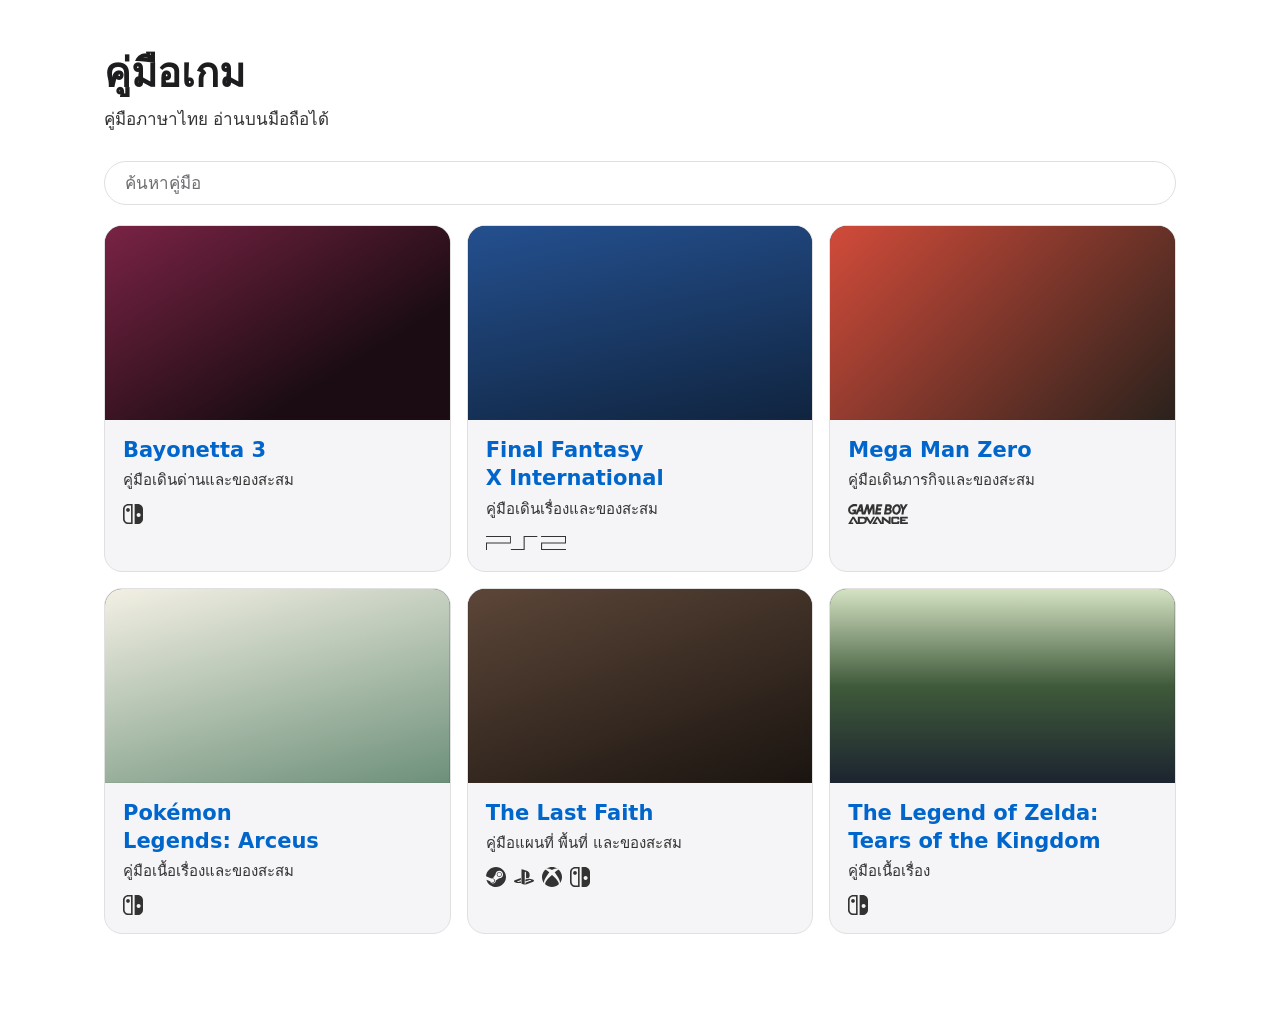
==== commit 02508583: "feat: add cover grid and automatic dark mode Give each guide a color cover on a responsive card grid" ====
--- a/index.html
+++ b/index.html
@@ -3,43 +3,26 @@
 <head>
 <meta charset="utf-8">
 <meta name="viewport" content="width=device-width,initial-scale=1">
+<meta name="theme-color" content="#f5f5f7" media="(prefers-color-scheme: light)">
+<meta name="theme-color" content="#000000" media="(prefers-color-scheme: dark)">
 <title>คู่มือเกม</title>
-<link rel="icon" href="data:image/svg+xml,%3Csvg xmlns=%22http://www.w3.org/2000/svg%22 viewBox=%220 0 100 100%22%3E%3Ctext y=%22.9em%22 font-size=%2290%22%3E%F0%9F%8E%AE%3C/text%3E%3C/svg%3E">
+<link rel="icon" href="data:image/svg+xml,%3Csvg xmlns='http://www.w3.org/2000/svg' viewBox='0 0 32 32'%3E%3Crect width='32' height='32' rx='8' fill='%230066cc'/%3E%3Cpath d='M8 12h16M8 16h16M8 20h10' fill='none' stroke='%23fff' stroke-width='2' stroke-linecap='round'/%3E%3C/svg%3E">
 <link rel="stylesheet" href="template/style.css">
-<style>
-.home{max-width:720px;margin:0 auto;padding:48px 24px 64px}
-.home h1{font:600 40px/1.2 var(--disp);margin:0 0 8px;text-wrap:balance}
-.lead{margin:0 0 28px;color:var(--ink48)}
-.cards{display:grid;gap:12px}
-.cards a{display:block;min-height:44px;padding:20px 24px;border:1px solid var(--hair);border-radius:18px;background:var(--parch);color:var(--ink);text-decoration:none}
-.cards a:hover{border-color:var(--focus)}
-.cards b{display:block;font:600 21px/1.3 var(--disp);color:var(--blue)}
-.cards span{display:block;margin-top:4px;color:var(--ink80);font-size:15px}
-.cards .pf{display:flex;flex-wrap:wrap;align-items:center;gap:8px;margin-top:12px;color:var(--ink80)}
-.pf svg{display:block;fill:currentColor}
-.find{display:block;width:100%;height:44px;margin:0 0 16px;padding:0 20px;font:400 17px var(--sans);color:var(--ink);background:var(--canvas);border:1px solid var(--chip);border-radius:9999px}
-.find::placeholder{color:var(--ink48)}
-.cards a[hidden],#none[hidden]{display:none}
-#none{margin:8px 0 0;color:var(--ink48)}
-@media (max-width:640px){
-.home{padding:32px 20px 48px}
-.home h1{font-size:28px;line-height:1.3}
-}
-</style>
 </head>
 <body>
+<a class="skip" href="#guides">ข้ามไปรายการคู่มือ</a>
 <main class="home">
 <h1>คู่มือเกม</h1>
 <p class="lead">คู่มือภาษาไทย อ่านบนมือถือได้</p>
 <input id="find" class="find" type="search" placeholder="ค้นหาคู่มือ" aria-label="ค้นหาคู่มือ" aria-controls="guides" autocomplete="off">
 <svg width="0" height="0" style="position:absolute" aria-hidden="true"><symbol id="i-ns" viewBox="0 0 24 24"><path d="M14.176 24h3.674c3.376 0 6.15-2.774 6.15-6.15V6.15C24 2.775 21.226 0 17.85 0H14.1c-.074 0-.15.074-.15.15v23.7c-.001.076.075.15.226.15zm4.574-13.199c1.351 0 2.399 1.125 2.399 2.398 0 1.352-1.125 2.4-2.399 2.4-1.35 0-2.4-1.049-2.4-2.4-.075-1.349 1.05-2.398 2.4-2.398zM11.4 0H6.15C2.775 0 0 2.775 0 6.15v11.7C0 21.226 2.775 24 6.15 24h5.25c.074 0 .15-.074.15-.149V.15c.001-.076-.075-.15-.15-.15zM9.676 22.051H6.15c-2.326 0-4.201-1.875-4.201-4.201V6.15c0-2.326 1.875-4.201 4.201-4.201H9.6l.076 20.102zM3.75 7.199c0 1.275.975 2.25 2.25 2.25s2.25-.975 2.25-2.25c0-1.273-.975-2.25-2.25-2.25s-2.25.977-2.25 2.25z"/></symbol><symbol id="i-ps" viewBox="0 0 24 24"><path d="M8.984 2.596v17.547l3.915 1.261V6.688c0-.69.304-1.151.794-.991.636.18.76.814.76 1.505v5.875c2.441 1.193 4.362-.002 4.362-3.152 0-3.237-1.126-4.675-4.438-5.827-1.307-.448-3.728-1.186-5.39-1.502zm4.656 16.241l6.296-2.275c.715-.258.826-.625.246-.818-.586-.192-1.637-.139-2.357.123l-4.205 1.5V14.98l.24-.085s1.201-.42 2.913-.615c1.696-.18 3.785.03 5.437.661 1.848.601 2.04 1.472 1.576 2.072-.465.6-1.622 1.036-1.622 1.036l-8.544 3.107V18.86zM1.807 18.6c-1.9-.545-2.214-1.668-1.352-2.32.801-.586 2.16-1.052 2.16-1.052l5.615-2.013v2.313L4.205 17c-.705.271-.825.632-.239.826.586.195 1.637.15 2.343-.12L8.247 17v2.074c-.12.03-.256.044-.39.073-1.939.331-3.996.196-6.038-.479z"/></symbol><symbol id="i-ps2" viewBox="0 9 24 6"><path d="M7.46 13.779v.292h4.142v-3.85h3.796V9.93h-4.115v3.85zm16.248-3.558v1.62h-7.195v2.23H24v-.292h-7.168v-1.646H24V9.929h-7.487v.292zm-16.513 0v1.62H0v2.23h.292v-1.938H7.46V9.929H0v.292Z"/></symbol><symbol id="i-xb" viewBox="0 0 24 24"><path d="M4.102 21.033C6.211 22.881 8.977 24 12 24c3.026 0 5.789-1.119 7.902-2.967 1.877-1.912-4.316-8.709-7.902-11.417-3.582 2.708-9.779 9.505-7.898 11.417zm11.16-14.406c2.5 2.961 7.484 10.313 6.076 12.912C23.002 17.48 24 14.861 24 12.004c0-3.34-1.365-6.362-3.57-8.536 0 0-.027-.022-.082-.042-.063-.022-.152-.045-.281-.045-.592 0-1.985.434-4.805 3.246zM3.654 3.426c-.057.02-.082.041-.086.042C1.365 5.642 0 8.664 0 12.004c0 2.854.998 5.473 2.661 7.533-1.401-2.605 3.579-9.951 6.08-12.91-2.82-2.813-4.216-3.245-4.806-3.245-.131 0-.223.021-.281.046v-.002zM12 3.551S9.055 1.828 6.755 1.746c-.903-.033-1.454.295-1.521.339C7.379.646 9.659 0 11.984 0H12c2.334 0 4.605.646 6.766 2.085-.068-.046-.615-.372-1.52-.339C14.946 1.828 12 3.545 12 3.545v.006z"/></symbol><symbol id="i-st" viewBox="0 0 24 24"><path d="M11.979 0C5.678 0 .511 4.86.022 11.037l6.432 2.658c.545-.371 1.203-.59 1.912-.59.063 0 .125.004.188.006l2.861-4.142V8.91c0-2.495 2.028-4.524 4.524-4.524 2.494 0 4.524 2.031 4.524 4.527s-2.03 4.525-4.524 4.525h-.105l-4.076 2.911c0 .052.004.105.004.159 0 1.875-1.515 3.396-3.39 3.396-1.635 0-3.016-1.173-3.331-2.727L.436 15.27C1.862 20.307 6.486 24 11.979 24c6.627 0 11.999-5.373 11.999-12S18.605 0 11.979 0zM7.54 18.21l-1.473-.61c.262.543.714.999 1.314 1.25 1.297.539 2.793-.076 3.332-1.375.263-.63.264-1.319.005-1.949s-.75-1.121-1.377-1.383c-.624-.26-1.29-.249-1.878-.03l1.523.63c.956.4 1.409 1.5 1.009 2.455-.397.957-1.497 1.41-2.454 1.012H7.54zm11.415-9.303c0-1.662-1.353-3.015-3.015-3.015-1.665 0-3.015 1.353-3.015 3.015 0 1.665 1.35 3.015 3.015 3.015 1.663 0 3.015-1.35 3.015-3.015zm-5.273-.005c0-1.252 1.013-2.266 2.265-2.266 1.249 0 2.266 1.014 2.266 2.266 0 1.251-1.017 2.265-2.266 2.265-1.253 0-2.265-1.014-2.265-2.265z"/></symbol><!-- GBA: "GAME BOY ADVANCE" wordmark from Wikimedia Commons File:Game_Boy_Advance_logo.svg (PD-textlogo; trademark of Nintendo); outline and (R) removed. --><symbol id="i-gba" viewBox="5.8 5.8 196.2 65.6"><path d="M43.8,23.6l2.9-6.5l1.3,6.5H43.8 M83.7,6.7L75.9,25L72.6,6.7h-6.8L57,33.7L52.5,6.7h-8.4l-12.8,29l1.9-12.1 H20.5l-1,6.2h5.3l-0.6,3.3C21.2,34.4,16,34,13.8,30c-1.4-2.5-2.7-8.1,3.2-13.2c4.8-4.2,13.1-4.9,17.9-2.7c0,0,0.6-3.5,1.1-6.8 c-9.2-3.2-16.4-0.5-21.2,2.4c-6.5,4-9.6,10.2-8.8,18.6c1,9.7,13.5,15.8,24.2,9.7c0.1-0.1,0.2-0.1,0.2-0.1l-1,2.3h7.2l4.5-10H49 l1.7,10h11.6l5.9-18.6l3.8,18.6h4.6l8.9-20.6l0.9,20.6h6.8L91.9,6.7H83.7M93.9,40.1L113,40.1L114.1,32.9L102.1,32.9L103.1,27L113.5,27L114.6,19.8L104.1,19.8L105,13.9L117,13.9L118.1,6.7L99.2,6.7L93.9,40.1ZM187.1,17.6L182.9,6.7L175,6.7L183.1,24.3L180.6,40.1L187.5,40.1L189.6,26.1L201.9,6.7L193.9,6.7L187.1,17.6ZM171.1,26.6c-1.8,5.5-6.3,8.7-9.9,7.1c-3.6-1.6-5-7.4-3.2-13c1.8-5.5,6.3-8.7,9.9-7.1 C171.6,15.3,173,21.1,171.1,26.6 M168.5,7c-7.6-1.7-15.5,4.3-17.6,13.5c-2.1,9.2,2.3,18.1,9.9,19.9c7.6,1.8,15.5-4.3,17.6-13.5 C180.5,17.7,176,8.8,168.5,7M138.1,20.1c-3.8,0-4.8,0-4.8,0l1.1-6.2c0,0,0.1,0,4.4,0C143.7,13.9,142.8,20.1,138.1,20.1 M137.3,33.6 c-3.8,0-6,0-6,0l1.1-6.6c0,0,1.4,0,5.7,0C143.5,26.9,143.4,33.6,137.3,33.6 M141.3,6.9c-3.7-0.1-12.8,0-12.8,0h0.1L123.3,40 c0,0,10.9,0,15.4,0c6.3,0,15.6-9.3,7.2-17C154.5,14,145.9,7,141.3,6.9"/><path transform="matrix(1.0108 0 0 1.0108 -198.31 35.87)" d="M246.4,29.6h-6.2V17h8.8c4.7,0,7,1.9,7,6C256,28,253.5,29.6,246.4,29.6 M289.7,11.7h-7.2l-0.2,0.4L274.2,27 l-8.7-14.9l-0.2-0.3h-7.7l0.6,1l1.5,2.4c-2.4-2.3-6-3.5-10.7-3.5h-15.5v19.4l-11.5-19l-0.2-0.3h-5.9l-0.2,0.3l-13.1,22l-0.6,1h5.1v0 h11.4v-5.2h-6.7l6.7-12.1l9.5,16.9l0.2,0.3h7.6v0h11.7c10.1,0,15.3-4,15.3-11.8c0-1.4-0.2-2.6-0.5-3.7l9.2,15.2l0.2,0.3h4.5l0.2-0.3 l12.7-22L289.7,11.7M334.4,11.7L333.7,11.7L333.7,25.6L316.2,11.9L316,11.7L311.4,11.7L311.4,31.1L299.9,12.1L299.7,11.7L293.8,11.7L293.6,12.1L280.5,34L279.9,35.1L286.9,35.1L286.9,35.1L296.5,35.1L296.5,29.9L289.8,29.9L296.5,17.8L306,34.7L306.2,35.1L313.8,35.1L313.8,35.1L317.6,35.1L317.6,21L335.1,34.9L335.3,35.1L339.9,35.1L339.9,11.7L334.4,11.7ZM362.1,11.7h-13.7c-4.8,0-6.4,1.5-6.4,5.9v11.6c0,4.4,1.6,5.9,6.4,5.9h13.7c4.8,0,6.4-1.5,6.4-5.9v-3.3 l-0.7,0l-5.4,0l-0.7,0v3.6h-13.1V17.2h13.1v3.2h0.7l6.1,0v-2.8C368.5,13.1,366.9,11.7,362.1,11.7M395.2,29.6L377.4,29.6L377.4,25.5L388.1,25.5L388.1,20.4L377.4,20.4L377.4,17L395.6,17L395.6,11.7L370.7,11.7L370.7,35.1L395.9,35.1L395.9,29.6L395.2,29.6Z"/></symbol></svg>
 <nav id="guides" class="cards" aria-label="รายการคู่มือ">
-<a data-k="bayonetta เบโยเนตต้า switch platinumgames" href="guides/bayonetta3/Bayonetta3_Guide_TH.html"><b>Bayonetta 3</b><span>คู่มือเดินด่านและของสะสม</span><span class="pf" role="img" aria-label="แพลตฟอร์ม: Nintendo Switch"><svg width="20" height="20"><use href="#i-ns"/></svg></span></a>
-<a data-k="ffx final fantasy x ไฟนอลแฟนตาซี ps2 playstation square" href="guides/ffx/FFX_International_Guide_TH.html"><b>Final Fantasy X International</b><span>คู่มือเดินเรื่องและของสะสม</span><span class="pf" role="img" aria-label="แพลตฟอร์ม: PlayStation 2"><svg width="80" height="20"><use href="#i-ps2"/></svg></span></a>
-<a data-k="mmz megaman mega man zero ร็อคแมน ซีโร่ gba game boy advance capcom inti creates" href="guides/megamanzero/MegaManZero_Guide_TH.html"><b>Mega Man Zero</b><span>คู่มือเดินภารกิจและของสะสม</span><span class="pf" role="img" aria-label="แพลตฟอร์ม: Game Boy Advance"><svg width="60" height="20"><use href="#i-gba"/></svg></span></a>
-<a data-k="pla pokemon legends arceus โปเกมอน เลเจนด์ อาร์เซอุส switch hisui ฮิซุย game freak" href="guides/pla/PokemonLegendsArceus_Guide_TH.html"><b>Pokémon Legends: Arceus</b><span>คู่มือเนื้อเรื่องและของสะสม</span><span class="pf" role="img" aria-label="แพลตฟอร์ม: Nintendo Switch"><svg width="20" height="20"><use href="#i-ns"/></svg></span></a>
-<a data-k="the last faith tlf เดอะลาสต์เฟธ metroidvania soulslike steam playstation ps4 ps5 xbox switch nintendo pc kumi souls" href="guides/lastfaith/TheLastFaith_Guide_TH.html"><b>The Last Faith</b><span>คู่มือแผนที่ พื้นที่ และของสะสม</span><span class="pf" role="img" aria-label="แพลตฟอร์ม: PC (Steam), PlayStation 4/5, Xbox One/Series X|S, Nintendo Switch"><svg width="20" height="20"><use href="#i-st"/></svg><svg width="20" height="20"><use href="#i-ps"/></svg><svg width="20" height="20"><use href="#i-xb"/></svg><svg width="20" height="20"><use href="#i-ns"/></svg></span></a>
-<a data-k="totk zelda tears of the kingdom เซลด้า น้ำตาแห่งราชอาณาจักร switch hyrule ไฮรูล nintendo" href="guides/totk/ZeldaTOTK_Guide_TH.html"><b>The Legend of Zelda: Tears of the Kingdom</b><span>คู่มือเนื้อเรื่อง</span><span class="pf" role="img" aria-label="แพลตฟอร์ม: Nintendo Switch"><svg width="20" height="20"><use href="#i-ns"/></svg></span></a>
+<a data-k="bayonetta เบโยเนตต้า switch platinumgames" href="guides/bayonetta3/Bayonetta3_Guide_TH.html"><span class="cv cv-bayonetta3" aria-hidden="true"></span><span class="cb"><b>Bayonetta 3</b><span class="sub">คู่มือเดินด่านและของสะสม</span><span class="pf" role="img" aria-label="แพลตฟอร์ม: Nintendo Switch"><svg width="20" height="20"><use href="#i-ns"/></svg></span></span></a>
+<a data-k="ffx final fantasy x ไฟนอลแฟนตาซี ps2 playstation square" href="guides/ffx/FFX_International_Guide_TH.html"><span class="cv cv-ffx" aria-hidden="true"></span><span class="cb"><b>Final Fantasy X International</b><span class="sub">คู่มือเดินเรื่องและของสะสม</span><span class="pf" role="img" aria-label="แพลตฟอร์ม: PlayStation 2"><svg width="80" height="20"><use href="#i-ps2"/></svg></span></span></a>
+<a data-k="mmz megaman mega man zero ร็อคแมน ซีโร่ gba game boy advance capcom inti creates" href="guides/megamanzero/MegaManZero_Guide_TH.html"><span class="cv cv-megamanzero" aria-hidden="true"></span><span class="cb"><b>Mega Man Zero</b><span class="sub">คู่มือเดินภารกิจและของสะสม</span><span class="pf" role="img" aria-label="แพลตฟอร์ม: Game Boy Advance"><svg width="60" height="20"><use href="#i-gba"/></svg></span></span></a>
+<a data-k="pla pokemon legends arceus โปเกมอน เลเจนด์ อาร์เซอุส switch hisui ฮิซุย game freak" href="guides/pla/PokemonLegendsArceus_Guide_TH.html"><span class="cv cv-pla" aria-hidden="true"></span><span class="cb"><b>Pokémon Legends: Arceus</b><span class="sub">คู่มือเนื้อเรื่องและของสะสม</span><span class="pf" role="img" aria-label="แพลตฟอร์ม: Nintendo Switch"><svg width="20" height="20"><use href="#i-ns"/></svg></span></span></a>
+<a data-k="the last faith tlf เดอะลาสต์เฟธ metroidvania soulslike steam playstation ps4 ps5 xbox switch nintendo pc kumi souls" href="guides/lastfaith/TheLastFaith_Guide_TH.html"><span class="cv cv-lastfaith" aria-hidden="true"></span><span class="cb"><b>The Last Faith</b><span class="sub">คู่มือแผนที่ พื้นที่ และของสะสม</span><span class="pf" role="img" aria-label="แพลตฟอร์ม: PC (Steam), PlayStation 4/5, Xbox One/Series X|S, Nintendo Switch"><svg width="20" height="20"><use href="#i-st"/></svg><svg width="20" height="20"><use href="#i-ps"/></svg><svg width="20" height="20"><use href="#i-xb"/></svg><svg width="20" height="20"><use href="#i-ns"/></svg></span></span></a>
+<a data-k="totk zelda tears of the kingdom เซลด้า น้ำตาแห่งราชอาณาจักร switch hyrule ไฮรูล nintendo" href="guides/totk/ZeldaTOTK_Guide_TH.html"><span class="cv cv-totk" aria-hidden="true"></span><span class="cb"><b>The Legend of Zelda: Tears of the Kingdom</b><span class="sub">คู่มือเนื้อเรื่อง</span><span class="pf" role="img" aria-label="แพลตฟอร์ม: Nintendo Switch"><svg width="20" height="20"><use href="#i-ns"/></svg></span></span></a>
 </nav>
 <p id="none" role="status" hidden>ไม่พบคู่มือ</p>
 <script>
--- a/template/style.css
+++ b/template/style.css
@@ -1,24 +1,29 @@
-/* game-guides template – based on Bayonetta 3 v470 (Apple-style brief). Thai: no negative letter-spacing, line-height 1.6 */
-:root{--blue:#0066cc;--focus:#0071e3;--blue-dk:#2997ff;--ink:#1d1d1f;--ink80:#333;--ink48:#6e6e73;--hair:#e0e0e0;--soft:#f0f0f0;--canvas:#fff;--parch:#f5f5f7;--pearl:#fafafc;--tile:#272729;--tile2:#2a2a2c;--chip:#d2d2d7;--sans:system-ui,-apple-system,BlinkMacSystemFont,"SF Pro Text","Helvetica Neue","Sukhumvit Set","Noto Sans Thai",Sarabun,Tahoma,sans-serif;--disp:system-ui,-apple-system,BlinkMacSystemFont,"SF Pro Display","Helvetica Neue","Sukhumvit Set","Noto Sans Thai",Sarabun,Tahoma,sans-serif;color-scheme:light;accent-color:var(--blue)}
+/* game-guides template – Apple-like brief. Thai: no negative letter-spacing, body line-height 1.6 */
+:root{--blue:#0066cc;--on-blue:#fff;--fill:#0066cc;--focus:#0071e3;--blue-dk:#2997ff;--ink:#1d1d1f;--ink80:#333;--ink48:#6e6e73;--hair:#e0e0e0;--soft:#f0f0f0;--canvas:#fff;--parch:#f5f5f7;--pearl:#fafafc;--tile:#272729;--tile2:#2a2a2c;--chip:#d2d2d7;--field:#fff;--bar:rgba(245,245,247,.84);--bar-line:rgba(0,0,0,.08);--danger:#b3261e;--ok:#1e8e3e;--sel:#b3d4f5;--sel-ink:#1d1d1f;--mark:#e8f1fc;--scrim:rgba(0,0,0,.4);--fill-muted:rgba(210,210,215,.64);--line:#8e8e93;--back:#b25000;--sans:system-ui,-apple-system,BlinkMacSystemFont,"SF Pro Text","Helvetica Neue","Sukhumvit Set","Noto Sans Thai",Sarabun,Tahoma,sans-serif;--disp:system-ui,-apple-system,BlinkMacSystemFont,"SF Pro Display","Helvetica Neue","Sukhumvit Set","Noto Sans Thai",Sarabun,Tahoma,sans-serif;color-scheme:light;accent-color:var(--fill)}
+@media (prefers-color-scheme:dark){:root{--blue:#9ecbff;--on-blue:#041018;--fill:#0a84ff;--focus:#9ecbff;--ink:#f5f5f7;--ink80:#e8e8ed;--ink48:#aeaeb2;--hair:#3a3a3c;--soft:#2c2c2e;--canvas:#000;--parch:#1c1c1e;--pearl:#2c2c2e;--tile:#1c1c1e;--tile2:#2c2c2e;--chip:#48484a;--field:#2c2c2e;--bar:rgba(28,28,30,.88);--bar-line:rgba(255,255,255,.12);--danger:#ff6961;--ok:#32d74b;--sel:#1a3d66;--sel-ink:#f5f5f7;--mark:#163456;--scrim:rgba(0,0,0,.62);--fill-muted:rgba(255,255,255,.16);--line:#aeaeb2;--back:#f59e0b;color-scheme:dark}}
 *{box-sizing:border-box}
-html{scroll-padding-top:var(--hh,72px);-webkit-text-size-adjust:100%}
-body{margin:0;background:var(--canvas);color:var(--ink);font:400 17px/1.6 var(--sans);-webkit-font-smoothing:antialiased}
-::selection{background:#b3d4f5;color:var(--ink)}
+html{scroll-padding-top:var(--hh,72px);-webkit-text-size-adjust:100%;scrollbar-color:var(--chip) var(--canvas)}
+body{margin:0;background:var(--canvas);color:var(--ink);font:400 17px/1.6 var(--sans);-webkit-font-smoothing:antialiased;caret-color:var(--blue)}
+::selection{background:var(--sel);color:var(--sel-ink)}
 a{color:var(--blue);text-underline-offset:3px}
 a:hover{text-decoration:underline}
-:focus-visible{outline:2px solid var(--focus);outline-offset:2px;border-radius:5px}
+button,summary,label{cursor:pointer}
+a,button,summary,label{touch-action:manipulation}
+:focus-visible{outline:2px solid var(--focus);outline-offset:2px}
+:is(p,li,dd){text-wrap:pretty}
 b,strong{font-weight:600}
-.top{background:var(--tile);color:#fff;padding:64px max(24px,calc((100% - 980px)/2)) 48px}
-.top h1{font:600 56px/1.2 var(--disp);margin:0;text-wrap:balance}
-header{position:sticky;top:0;z-index:5;display:flex;flex-wrap:wrap;align-items:center;gap:8px 16px;min-height:52px;padding:6px max(16px,calc((100% - 980px)/2));background:rgba(245,245,247,.8);-webkit-backdrop-filter:saturate(180%) blur(20px);backdrop-filter:saturate(180%) blur(20px);border-bottom:1px solid rgba(0,0,0,.08)}
+.top{display:flex;flex-direction:column;justify-content:space-between;align-items:flex-start;gap:28px;min-height:300px;padding:20px max(24px,calc((100% - 980px)/2)) 36px;color:#fff;background-color:#141418;background-image:linear-gradient(180deg,rgba(0,0,0,.58) 0%,rgba(0,0,0,.2) 38%,rgba(0,0,0,.84) 100%),var(--cover,linear-gradient(#272729,#272729));background-size:cover;background-position:center}
+.top h1{font:600 56px/1.3 var(--disp);margin:0;max-width:22em;color:#fff;text-wrap:balance}
+header{position:sticky;top:0;z-index:5;display:flex;flex-wrap:wrap;align-items:center;gap:8px 16px;min-height:52px;padding:6px max(16px,calc((100% - 980px)/2));background:var(--bar);-webkit-backdrop-filter:saturate(180%) blur(20px);backdrop-filter:saturate(180%) blur(20px);border-bottom:1px solid var(--bar-line)}
 header nav{flex:none}
 .hd{display:flex;flex-wrap:wrap;align-items:center;gap:8px 16px;flex:1 1 260px}
-#q{flex:1 1 220px;max-width:360px;height:44px;padding:0 20px;font:400 17px var(--sans);color:var(--ink);background:var(--canvas);border:1px solid rgba(0,0,0,.08);border-radius:9999px}
+#q{flex:1 1 220px;max-width:360px;height:44px;padding:0 20px;font:400 17px var(--sans);color:var(--ink);background:var(--field);border:1px solid var(--hair);border-radius:9999px}
 #q::placeholder{color:var(--ink48)}
 #prog{font:400 14px/1.29 var(--sans);color:var(--ink80);font-variant-numeric:tabular-nums}
 #pbar{flex:1 1 100px;max-width:200px;height:4px;background:var(--chip);border-radius:9999px;overflow:hidden}
-#pbar i{display:block;height:100%;width:0;background:var(--blue);transition:width .4s cubic-bezier(.16,1,.3,1)}
-#pkb{font:400 17px var(--sans);color:#fff;background:var(--blue);border:0;border-radius:9999px;padding:0 22px;min-height:44px;cursor:pointer;display:inline-flex;gap:8px;align-items:center;transition:transform .15s}
+#pbar i{display:block;height:100%;width:0;background:var(--fill);transition:width .4s cubic-bezier(.16,1,.3,1)}
+#pkb{font:400 17px var(--sans);color:var(--on-blue);background:var(--fill);border:0;border-radius:9999px;padding:0 22px;min-height:44px;cursor:pointer;display:inline-flex;gap:8px;align-items:center;transition:transform .15s}
+#pkb svg{display:block;flex:none}
 #pkb:active,.grid a:active{transform:scale(.95)}
 .pkc{font-weight:600;max-width:9ch;overflow:hidden;text-overflow:ellipsis;white-space:nowrap}
 .pkc:empty{display:none}
@@ -27,14 +32,14 @@
 .pk[hidden],#pkbg[hidden]{display:none}
 .pkhd{display:flex;align-items:center;gap:12px;font:600 21px/1.19 var(--disp)}
 .pkintro{margin-left:auto;font-size:14px;padding:8px;min-height:44px;display:inline-flex;align-items:center}
-.pkx{width:44px;height:44px;border:0;border-radius:50%;background:rgba(210,210,215,.64);color:var(--ink);font-size:16px;cursor:pointer}
+.pkx{width:44px;height:44px;border:0;border-radius:50%;background:var(--fill-muted);color:var(--ink);display:inline-flex;align-items:center;justify-content:center;cursor:pointer}
 .pgh{font:600 14px/1.29 var(--sans);color:var(--ink48);margin:16px 0 8px}
 .grid{display:grid;gap:8px}
 .gm{grid-template-columns:repeat(5,minmax(0,1fr))}
 .gj,.gr{grid-template-columns:repeat(4,minmax(0,1fr))}
 .grid a{display:flex;flex-direction:column;justify-content:center;min-height:56px;padding:8px 10px;border:1px solid var(--hair);border-radius:18px;background:var(--canvas);color:var(--ink);text-decoration:none;line-height:1.25;transition:transform .15s}
 .grid a b{font:600 17px var(--sans);color:var(--blue)}
-.grid a span{font-size:12px;color:var(--ink48);overflow:hidden;display:-webkit-box;-webkit-line-clamp:2;-webkit-box-orient:vertical}
+.grid a span{font-size:13px;color:var(--ink48);overflow:hidden;display:-webkit-box;-webkit-line-clamp:2;-webkit-box-orient:vertical}
 .gr a b{font-size:14px}
 .gr a span{display:none}
 .grid a[aria-current=true]{border:2px solid var(--focus);padding:7px 9px}
@@ -58,7 +63,7 @@
 .cnt.done{color:var(--blue);font-weight:600}
 h3{font:600 21px/1.19 var(--disp);margin:40px 0 12px}
 .sm{margin:12px 0}
-.b{display:inline-block;background:var(--c);color:var(--ink);font:600 12px/1.6 var(--sans);border-radius:5px;padding:0 6px;margin-right:2px}
+.b{display:inline-block;background:var(--c);color:#1d1d1f;font:600 13px/1.6 var(--sans);border-radius:5px;padding:0 6px;margin-right:2px}
 .mut,.lg,.src{color:var(--ink48)}
 .src,.lg{font:400 14px/1.43 var(--sans)}
 .lgk{display:flex;flex-wrap:wrap;gap:4px 16px;font:400 14px var(--sans);color:var(--ink80);margin:8px 0}
@@ -70,22 +75,22 @@
 .fl{display:block;font-family:Sarabun,'Noto Sans Thai',Tahoma,sans-serif}
 .fl text{text-anchor:middle}
 .nb{fill:var(--canvas)}
-.nl{fill:var(--ink);font-size:12px;font-weight:700}
-.nd{fill:var(--ink80);font-size:12px}
-.ed{fill:none;stroke:#8e8e93;stroke-width:1.5}
-.bk{stroke-dasharray:5 4;stroke:#b25000}
-#ah path{fill:#8e8e93}
+.nl{fill:var(--ink);font-size:13px;font-weight:700}
+.nd{fill:var(--ink80);font-size:13px}
+.ed{fill:none;stroke:var(--line);stroke-width:1.5}
+.bk{stroke-dasharray:5 4;stroke:var(--back)}
+#ah path{fill:var(--line)}
 .ck{list-style:none;padding:0;margin:0}
 .ck li{border-bottom:1px solid var(--hair);padding:6px 0 12px}
 .ck label{cursor:pointer;display:inline-flex;gap:10px;align-items:baseline;min-height:44px;padding:6px 0;margin-bottom:-6px}
 .ck input{width:20px;height:20px;flex:none;transform:translateY(4px)}
-.ck .w{color:var(--ink80);font-size:15px;line-height:1.55;margin-left:30px;overflow-wrap:anywhere}
+.ck .w{color:var(--ink80);font-size:15px;line-height:1.6;margin-left:30px;overflow-wrap:anywhere}
 .en{color:var(--ink48);font-size:14px;margin-left:30px;font-style:italic}
 .ck li:has(input:checked) .w{text-decoration:line-through;opacity:.5}
 .ck input:checked+*{opacity:.5}
 .src{overflow-wrap:anywhere}
 .tw{overflow-x:auto}
-table{border-collapse:collapse;width:100%;font:400 15px/1.47 var(--sans)}
+table{border-collapse:collapse;width:100%;font:400 15px/1.6 var(--sans)}
 th,td{border-bottom:1px solid var(--hair);padding:10px 14px;text-align:left;vertical-align:top}
 th{background:var(--parch);color:var(--ink);font-weight:600;font-size:14px}
 tr:last-child td{border-bottom:0}
@@ -93,9 +98,9 @@
 #empty{display:none;padding:48px 24px;text-align:center;color:var(--ink48)}
 @media (min-width:641px){.fl{max-width:100%;height:auto}
 }
-@media (max-width:1068px){.top h1{font-size:40px;line-height:1.25}
+@media (max-width:1068px){.top h1{font-size:40px;line-height:1.3}
 }
-@media (max-width:640px){.top{padding:40px 20px 32px}
+@media (max-width:640px){.top{min-height:232px;padding:16px 20px 28px}
 .top h1{font-size:34px}
 main>details{padding:40px 20px}
 #intro{padding:32px 20px 40px}
@@ -103,13 +108,15 @@
 h3,section>h2.h3{font-size:21px;margin-top:32px}
 header{-webkit-backdrop-filter:none;backdrop-filter:none;background:var(--parch);padding:6px 12px}
 header{gap:6px 8px}
-.hd{flex:1 1 0;min-width:0;gap:2px 8px}
+.hd{flex:1 1 100%;min-width:0;gap:2px 8px;order:3}
+nav{order:1}
+#syb{order:2}
 #q{max-width:none;min-width:0;flex-basis:100%}
-#prog{font-size:12px;line-height:1.3;padding-left:20px}
+#prog{font-size:13px;line-height:1.4;padding-left:20px}
 #pkb{padding:0 16px}
 #pbar{display:none}
 .fhint{display:block}
-#pkbg{position:fixed;inset:0;background:rgba(0,0,0,.4);z-index:19}
+#pkbg{position:fixed;inset:0;background:var(--scrim);z-index:19}
 .pk{position:fixed;left:0;right:0;bottom:0;top:auto;width:auto;max-height:82vh;border-radius:18px 18px 0 0;border:0;padding:10px 16px calc(20px + env(safe-area-inset-bottom))}
 .pk::before{content:"";display:block;width:36px;height:5px;border-radius:9999px;background:var(--chip);margin:0 auto 8px}
 .gr{grid-template-columns:repeat(3,minmax(0,1fr))}
@@ -118,28 +125,61 @@
 }
 @media (max-width:419px){.top h1{font-size:28px}
 }
-@media (prefers-reduced-motion:reduce){#pbar i,#pkb,.grid a,summary::before,.top .back{transition:none}
-#pkb:active,.grid a:active,.top .back:active{transform:none}
+@media (prefers-reduced-motion:reduce){#pbar i,#pkb,.grid a,summary::before,.top .back,.home .cards a{transition:none}
+#pkb:active,.grid a:active,.top .back:active,.home .cards a:active{transform:none}
 }
 .fl .nl,.fl .nd{font-family:Sarabun,"Noto Sans Thai",Tahoma,sans-serif}
 .fl text{dominant-baseline:auto}
 figure.map{margin:24px 0}figure.map img{display:block;max-width:100%;height:auto;border-radius:18px;background:var(--soft)}figure.map figcaption{font:400 14px/1.43 var(--sans);color:var(--ink48);margin-top:8px}figure.map .cr{font-size:12px}
 
-.top .back{display:inline-flex;align-items:center;justify-content:center;width:44px;height:44px;margin:-12px 0 4px -12px;color:#fff;border-radius:50%;transition:background .15s,transform .15s}.top .back:hover{background:rgba(255,255,255,.12)}.top .back:active{transform:scale(.92);background:rgba(255,255,255,.2)}
+.top .back{display:inline-flex;align-items:center;justify-content:center;width:44px;height:44px;margin:0;color:#fff;background:rgba(0,0,0,.55);border-radius:50%;text-decoration:none;transition:background .15s,transform .15s}.top .back:hover{background:rgba(0,0,0,.72);text-decoration:none}.top .back:active{transform:scale(.92);background:rgba(0,0,0,.8)}.top .back:focus-visible{outline:2px solid #fff;outline-offset:3px}
 .capd summary{cursor:pointer;min-height:44px;line-height:1.43;padding:12px 0}
 
-.sya button{font:400 17px var(--sans);min-height:44px;padding:0 22px;border-radius:9999px;border:0;cursor:pointer;background:var(--blue);color:#fff}
+.sya button{font:400 17px var(--sans);min-height:44px;padding:0 22px;border-radius:9999px;border:0;cursor:pointer;background:var(--fill);color:var(--on-blue)}
 .sya .sy2{background:var(--soft);color:var(--ink)}
-#sys{margin:12px 0 0}#sys:empty{display:none}#sys.err{color:#b3261e}
+#sys{margin:12px 0 0}#sys:empty{display:none}#sys.err{color:var(--danger)}
 #syd{width:min(560px,calc(100vw - 24px));max-height:calc(100dvh - 24px);border:0;border-radius:18px;padding:24px;background:var(--canvas);color:var(--ink);font-family:var(--sans)}
-#syd::backdrop{background:rgba(0,0,0,.4)}
+#syd::backdrop{background:var(--scrim)}
 #syd h2{font:600 21px/1.3 var(--disp);margin:0 0 8px}#syd ol{padding-left:20px;margin:8px 0}#syd li{margin:4px 0}
 #syd code{background:var(--parch);border-radius:6px;padding:0 4px}
 #syd label{display:block;font:600 14px var(--sans);margin:12px 0 4px}
 #syd input{width:100%;min-height:44px;font:400 16px var(--sans);padding:0 12px;border:1px solid var(--chip);border-radius:12px;background:var(--pearl);color:var(--ink)}
 #syd :focus-visible{outline:2px solid var(--focus);outline-offset:2px}
-.sye{color:#b3261e;font:400 14px var(--sans);margin:8px 0 0;min-height:1em}
+.sye{color:var(--danger);font:400 14px var(--sans);margin:8px 0 0;min-height:1em}
 .sya{display:flex;flex-wrap:wrap;gap:8px;margin-top:16px}
 #syb{position:relative;flex:none;margin-left:auto;width:44px;height:44px;display:inline-flex;align-items:center;justify-content:center;border:0;border-radius:50%;background:transparent;color:var(--ink);cursor:pointer}#syb:hover{background:var(--soft)}#syb:focus-visible{outline:2px solid var(--focus);outline-offset:2px}
-#syd0{position:absolute;top:9px;right:8px;width:9px;height:9px;border-radius:50%;border:2px solid var(--parch);display:none}#syb[data-s] #syd0{display:block}#syb[data-s=ok] #syd0{background:#1e8e3e}#syb[data-s=busy] #syd0{background:var(--chip)}#syb[data-s=off] #syd0{background:var(--ink48)}#syb[data-s=err] #syd0{background:#b3261e}
+#syd0{position:absolute;top:9px;right:8px;width:9px;height:9px;border-radius:50%;border:2px solid var(--parch);display:none}#syb[data-s] #syd0{display:block}#syb[data-s=ok] #syd0{background:var(--ok)}#syb[data-s=busy] #syd0{background:var(--chip)}#syb[data-s=off] #syd0{background:var(--ink48)}#syb[data-s=err] #syd0{background:var(--danger)}
 @media (max-width:640px){#pkb{padding:0 12px;gap:6px}header{gap:6px 4px}#syb{margin-right:-6px}}
+
+.skip{position:fixed;inset-inline-start:16px;top:12px;z-index:30;min-height:44px;padding:0 18px;display:inline-flex;align-items:center;background:var(--fill);color:var(--on-blue);border-radius:9999px;text-decoration:none;transform:translateY(-120px)}
+.skip:focus{transform:none}
+
+/* Original color fields. Guide folders hold maps and screenshots, not key art. */
+.cv-bayonetta3,[data-cover="bayonetta3"]{--cover:linear-gradient(148deg,#7a2344 0%,#1a0c12 72%)}
+.cv-ffx,[data-cover="ffx"]{--cover:linear-gradient(168deg,#24508f 0%,#10243f 100%)}
+.cv-megamanzero,[data-cover="megamanzero"]{--cover:linear-gradient(135deg,#d24b3a 0%,#2a221c 100%)}
+.cv-pla,[data-cover="pla"]{--cover:linear-gradient(165deg,#f3f0e4 0%,#6d907a 100%)}
+.cv-lastfaith,[data-cover="lastfaith"]{--cover:linear-gradient(160deg,#5c4638 0%,#1a1410 100%)}
+.cv-totk,[data-cover="totk"]{--cover:linear-gradient(180deg,#d5e3c4 0%,#3f5a3a 50%,#1c2430 100%)}
+
+.home{max-width:1120px;margin:0 auto;padding:48px 24px 80px}
+.home h1{font:600 40px/1.25 var(--disp);margin:0 0 8px;text-wrap:balance}
+.home .lead{margin:0 0 28px;color:var(--ink80);max-width:40em}
+.home .find{display:block;width:100%;height:44px;margin:0 0 20px;padding:0 20px;font:400 17px var(--sans);color:var(--ink);background:var(--field);border:1px solid var(--hair);border-radius:9999px}
+.home .find::placeholder{color:var(--ink48)}
+.home .cards{display:grid;gap:16px;grid-template-columns:1fr}
+.home .cards a{display:flex;flex-direction:column;min-height:44px;padding:0;overflow:hidden;border:1px solid var(--hair);border-radius:18px;background:var(--parch);color:var(--ink);text-decoration:none;transition:border-color .2s,transform .2s}
+.home .cards a:hover{border-color:var(--focus);text-decoration:none}
+.home .cards a:active{transform:scale(.985)}
+.home .cards a[hidden],.home #none[hidden]{display:none}
+.home .cv{display:block;aspect-ratio:16/9;background-color:#272729;background-image:var(--cover);background-position:center;background-size:cover}
+.home .cb{display:flex;flex-direction:column;align-items:flex-start;gap:4px;padding:16px 18px 18px}
+.home .cards b{display:block;font:600 21px/1.35 var(--disp);color:var(--blue);text-wrap:balance}
+.home .sub{color:var(--ink80);font-size:15px;line-height:1.6}
+.home .pf{display:flex;flex-wrap:wrap;align-items:center;gap:8px;margin-top:8px;color:var(--ink80)}
+.home .pf svg{display:block;fill:currentColor}
+.home #none{margin:8px 0 0;color:var(--ink48)}
+@media (min-width:720px){.home .cards{grid-template-columns:1fr 1fr}}
+@media (min-width:1080px){.home .cards{grid-template-columns:1fr 1fr 1fr}}
+@media (max-width:640px){.home{padding:32px 20px 56px}.home h1{font-size:28px;line-height:1.3}}
+@media (prefers-reduced-motion:reduce){.top .back,.home .cards a,#pbar i,#pkb,.grid a,summary::before{transition:none}.top .back:active,.home .cards a:active,#pkb:active,.grid a:active{transform:none}}
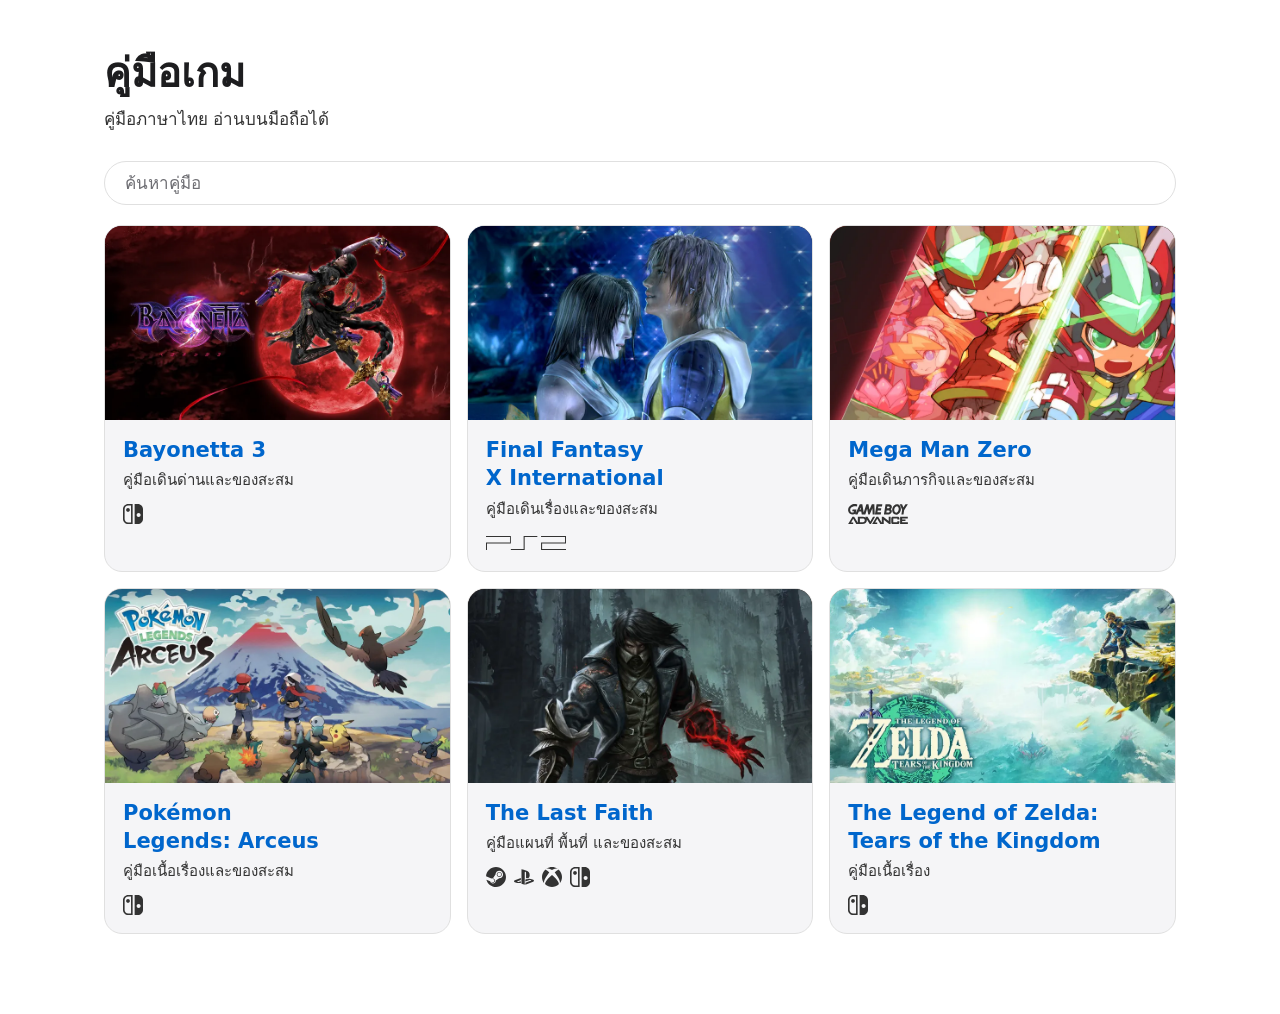
==== commit f3a3997b: "feat: use official key art on guide cards and heroes Replace the empty color tiles with local WebP c" ====
--- a/index.html
+++ b/index.html
@@ -17,12 +17,12 @@
 <input id="find" class="find" type="search" placeholder="ค้นหาคู่มือ" aria-label="ค้นหาคู่มือ" aria-controls="guides" autocomplete="off">
 <svg width="0" height="0" style="position:absolute" aria-hidden="true"><symbol id="i-ns" viewBox="0 0 24 24"><path d="M14.176 24h3.674c3.376 0 6.15-2.774 6.15-6.15V6.15C24 2.775 21.226 0 17.85 0H14.1c-.074 0-.15.074-.15.15v23.7c-.001.076.075.15.226.15zm4.574-13.199c1.351 0 2.399 1.125 2.399 2.398 0 1.352-1.125 2.4-2.399 2.4-1.35 0-2.4-1.049-2.4-2.4-.075-1.349 1.05-2.398 2.4-2.398zM11.4 0H6.15C2.775 0 0 2.775 0 6.15v11.7C0 21.226 2.775 24 6.15 24h5.25c.074 0 .15-.074.15-.149V.15c.001-.076-.075-.15-.15-.15zM9.676 22.051H6.15c-2.326 0-4.201-1.875-4.201-4.201V6.15c0-2.326 1.875-4.201 4.201-4.201H9.6l.076 20.102zM3.75 7.199c0 1.275.975 2.25 2.25 2.25s2.25-.975 2.25-2.25c0-1.273-.975-2.25-2.25-2.25s-2.25.977-2.25 2.25z"/></symbol><symbol id="i-ps" viewBox="0 0 24 24"><path d="M8.984 2.596v17.547l3.915 1.261V6.688c0-.69.304-1.151.794-.991.636.18.76.814.76 1.505v5.875c2.441 1.193 4.362-.002 4.362-3.152 0-3.237-1.126-4.675-4.438-5.827-1.307-.448-3.728-1.186-5.39-1.502zm4.656 16.241l6.296-2.275c.715-.258.826-.625.246-.818-.586-.192-1.637-.139-2.357.123l-4.205 1.5V14.98l.24-.085s1.201-.42 2.913-.615c1.696-.18 3.785.03 5.437.661 1.848.601 2.04 1.472 1.576 2.072-.465.6-1.622 1.036-1.622 1.036l-8.544 3.107V18.86zM1.807 18.6c-1.9-.545-2.214-1.668-1.352-2.32.801-.586 2.16-1.052 2.16-1.052l5.615-2.013v2.313L4.205 17c-.705.271-.825.632-.239.826.586.195 1.637.15 2.343-.12L8.247 17v2.074c-.12.03-.256.044-.39.073-1.939.331-3.996.196-6.038-.479z"/></symbol><symbol id="i-ps2" viewBox="0 9 24 6"><path d="M7.46 13.779v.292h4.142v-3.85h3.796V9.93h-4.115v3.85zm16.248-3.558v1.62h-7.195v2.23H24v-.292h-7.168v-1.646H24V9.929h-7.487v.292zm-16.513 0v1.62H0v2.23h.292v-1.938H7.46V9.929H0v.292Z"/></symbol><symbol id="i-xb" viewBox="0 0 24 24"><path d="M4.102 21.033C6.211 22.881 8.977 24 12 24c3.026 0 5.789-1.119 7.902-2.967 1.877-1.912-4.316-8.709-7.902-11.417-3.582 2.708-9.779 9.505-7.898 11.417zm11.16-14.406c2.5 2.961 7.484 10.313 6.076 12.912C23.002 17.48 24 14.861 24 12.004c0-3.34-1.365-6.362-3.57-8.536 0 0-.027-.022-.082-.042-.063-.022-.152-.045-.281-.045-.592 0-1.985.434-4.805 3.246zM3.654 3.426c-.057.02-.082.041-.086.042C1.365 5.642 0 8.664 0 12.004c0 2.854.998 5.473 2.661 7.533-1.401-2.605 3.579-9.951 6.08-12.91-2.82-2.813-4.216-3.245-4.806-3.245-.131 0-.223.021-.281.046v-.002zM12 3.551S9.055 1.828 6.755 1.746c-.903-.033-1.454.295-1.521.339C7.379.646 9.659 0 11.984 0H12c2.334 0 4.605.646 6.766 2.085-.068-.046-.615-.372-1.52-.339C14.946 1.828 12 3.545 12 3.545v.006z"/></symbol><symbol id="i-st" viewBox="0 0 24 24"><path d="M11.979 0C5.678 0 .511 4.86.022 11.037l6.432 2.658c.545-.371 1.203-.59 1.912-.59.063 0 .125.004.188.006l2.861-4.142V8.91c0-2.495 2.028-4.524 4.524-4.524 2.494 0 4.524 2.031 4.524 4.527s-2.03 4.525-4.524 4.525h-.105l-4.076 2.911c0 .052.004.105.004.159 0 1.875-1.515 3.396-3.39 3.396-1.635 0-3.016-1.173-3.331-2.727L.436 15.27C1.862 20.307 6.486 24 11.979 24c6.627 0 11.999-5.373 11.999-12S18.605 0 11.979 0zM7.54 18.21l-1.473-.61c.262.543.714.999 1.314 1.25 1.297.539 2.793-.076 3.332-1.375.263-.63.264-1.319.005-1.949s-.75-1.121-1.377-1.383c-.624-.26-1.29-.249-1.878-.03l1.523.63c.956.4 1.409 1.5 1.009 2.455-.397.957-1.497 1.41-2.454 1.012H7.54zm11.415-9.303c0-1.662-1.353-3.015-3.015-3.015-1.665 0-3.015 1.353-3.015 3.015 0 1.665 1.35 3.015 3.015 3.015 1.663 0 3.015-1.35 3.015-3.015zm-5.273-.005c0-1.252 1.013-2.266 2.265-2.266 1.249 0 2.266 1.014 2.266 2.266 0 1.251-1.017 2.265-2.266 2.265-1.253 0-2.265-1.014-2.265-2.265z"/></symbol><!-- GBA: "GAME BOY ADVANCE" wordmark from Wikimedia Commons File:Game_Boy_Advance_logo.svg (PD-textlogo; trademark of Nintendo); outline and (R) removed. --><symbol id="i-gba" viewBox="5.8 5.8 196.2 65.6"><path d="M43.8,23.6l2.9-6.5l1.3,6.5H43.8 M83.7,6.7L75.9,25L72.6,6.7h-6.8L57,33.7L52.5,6.7h-8.4l-12.8,29l1.9-12.1 H20.5l-1,6.2h5.3l-0.6,3.3C21.2,34.4,16,34,13.8,30c-1.4-2.5-2.7-8.1,3.2-13.2c4.8-4.2,13.1-4.9,17.9-2.7c0,0,0.6-3.5,1.1-6.8 c-9.2-3.2-16.4-0.5-21.2,2.4c-6.5,4-9.6,10.2-8.8,18.6c1,9.7,13.5,15.8,24.2,9.7c0.1-0.1,0.2-0.1,0.2-0.1l-1,2.3h7.2l4.5-10H49 l1.7,10h11.6l5.9-18.6l3.8,18.6h4.6l8.9-20.6l0.9,20.6h6.8L91.9,6.7H83.7M93.9,40.1L113,40.1L114.1,32.9L102.1,32.9L103.1,27L113.5,27L114.6,19.8L104.1,19.8L105,13.9L117,13.9L118.1,6.7L99.2,6.7L93.9,40.1ZM187.1,17.6L182.9,6.7L175,6.7L183.1,24.3L180.6,40.1L187.5,40.1L189.6,26.1L201.9,6.7L193.9,6.7L187.1,17.6ZM171.1,26.6c-1.8,5.5-6.3,8.7-9.9,7.1c-3.6-1.6-5-7.4-3.2-13c1.8-5.5,6.3-8.7,9.9-7.1 C171.6,15.3,173,21.1,171.1,26.6 M168.5,7c-7.6-1.7-15.5,4.3-17.6,13.5c-2.1,9.2,2.3,18.1,9.9,19.9c7.6,1.8,15.5-4.3,17.6-13.5 C180.5,17.7,176,8.8,168.5,7M138.1,20.1c-3.8,0-4.8,0-4.8,0l1.1-6.2c0,0,0.1,0,4.4,0C143.7,13.9,142.8,20.1,138.1,20.1 M137.3,33.6 c-3.8,0-6,0-6,0l1.1-6.6c0,0,1.4,0,5.7,0C143.5,26.9,143.4,33.6,137.3,33.6 M141.3,6.9c-3.7-0.1-12.8,0-12.8,0h0.1L123.3,40 c0,0,10.9,0,15.4,0c6.3,0,15.6-9.3,7.2-17C154.5,14,145.9,7,141.3,6.9"/><path transform="matrix(1.0108 0 0 1.0108 -198.31 35.87)" d="M246.4,29.6h-6.2V17h8.8c4.7,0,7,1.9,7,6C256,28,253.5,29.6,246.4,29.6 M289.7,11.7h-7.2l-0.2,0.4L274.2,27 l-8.7-14.9l-0.2-0.3h-7.7l0.6,1l1.5,2.4c-2.4-2.3-6-3.5-10.7-3.5h-15.5v19.4l-11.5-19l-0.2-0.3h-5.9l-0.2,0.3l-13.1,22l-0.6,1h5.1v0 h11.4v-5.2h-6.7l6.7-12.1l9.5,16.9l0.2,0.3h7.6v0h11.7c10.1,0,15.3-4,15.3-11.8c0-1.4-0.2-2.6-0.5-3.7l9.2,15.2l0.2,0.3h4.5l0.2-0.3 l12.7-22L289.7,11.7M334.4,11.7L333.7,11.7L333.7,25.6L316.2,11.9L316,11.7L311.4,11.7L311.4,31.1L299.9,12.1L299.7,11.7L293.8,11.7L293.6,12.1L280.5,34L279.9,35.1L286.9,35.1L286.9,35.1L296.5,35.1L296.5,29.9L289.8,29.9L296.5,17.8L306,34.7L306.2,35.1L313.8,35.1L313.8,35.1L317.6,35.1L317.6,21L335.1,34.9L335.3,35.1L339.9,35.1L339.9,11.7L334.4,11.7ZM362.1,11.7h-13.7c-4.8,0-6.4,1.5-6.4,5.9v11.6c0,4.4,1.6,5.9,6.4,5.9h13.7c4.8,0,6.4-1.5,6.4-5.9v-3.3 l-0.7,0l-5.4,0l-0.7,0v3.6h-13.1V17.2h13.1v3.2h0.7l6.1,0v-2.8C368.5,13.1,366.9,11.7,362.1,11.7M395.2,29.6L377.4,29.6L377.4,25.5L388.1,25.5L388.1,20.4L377.4,20.4L377.4,17L395.6,17L395.6,11.7L370.7,11.7L370.7,35.1L395.9,35.1L395.9,29.6L395.2,29.6Z"/></symbol></svg>
 <nav id="guides" class="cards" aria-label="รายการคู่มือ">
-<a data-k="bayonetta เบโยเนตต้า switch platinumgames" href="guides/bayonetta3/Bayonetta3_Guide_TH.html"><span class="cv cv-bayonetta3" aria-hidden="true"></span><span class="cb"><b>Bayonetta 3</b><span class="sub">คู่มือเดินด่านและของสะสม</span><span class="pf" role="img" aria-label="แพลตฟอร์ม: Nintendo Switch"><svg width="20" height="20"><use href="#i-ns"/></svg></span></span></a>
-<a data-k="ffx final fantasy x ไฟนอลแฟนตาซี ps2 playstation square" href="guides/ffx/FFX_International_Guide_TH.html"><span class="cv cv-ffx" aria-hidden="true"></span><span class="cb"><b>Final Fantasy X International</b><span class="sub">คู่มือเดินเรื่องและของสะสม</span><span class="pf" role="img" aria-label="แพลตฟอร์ม: PlayStation 2"><svg width="80" height="20"><use href="#i-ps2"/></svg></span></span></a>
-<a data-k="mmz megaman mega man zero ร็อคแมน ซีโร่ gba game boy advance capcom inti creates" href="guides/megamanzero/MegaManZero_Guide_TH.html"><span class="cv cv-megamanzero" aria-hidden="true"></span><span class="cb"><b>Mega Man Zero</b><span class="sub">คู่มือเดินภารกิจและของสะสม</span><span class="pf" role="img" aria-label="แพลตฟอร์ม: Game Boy Advance"><svg width="60" height="20"><use href="#i-gba"/></svg></span></span></a>
-<a data-k="pla pokemon legends arceus โปเกมอน เลเจนด์ อาร์เซอุส switch hisui ฮิซุย game freak" href="guides/pla/PokemonLegendsArceus_Guide_TH.html"><span class="cv cv-pla" aria-hidden="true"></span><span class="cb"><b>Pokémon Legends: Arceus</b><span class="sub">คู่มือเนื้อเรื่องและของสะสม</span><span class="pf" role="img" aria-label="แพลตฟอร์ม: Nintendo Switch"><svg width="20" height="20"><use href="#i-ns"/></svg></span></span></a>
-<a data-k="the last faith tlf เดอะลาสต์เฟธ metroidvania soulslike steam playstation ps4 ps5 xbox switch nintendo pc kumi souls" href="guides/lastfaith/TheLastFaith_Guide_TH.html"><span class="cv cv-lastfaith" aria-hidden="true"></span><span class="cb"><b>The Last Faith</b><span class="sub">คู่มือแผนที่ พื้นที่ และของสะสม</span><span class="pf" role="img" aria-label="แพลตฟอร์ม: PC (Steam), PlayStation 4/5, Xbox One/Series X|S, Nintendo Switch"><svg width="20" height="20"><use href="#i-st"/></svg><svg width="20" height="20"><use href="#i-ps"/></svg><svg width="20" height="20"><use href="#i-xb"/></svg><svg width="20" height="20"><use href="#i-ns"/></svg></span></span></a>
-<a data-k="totk zelda tears of the kingdom เซลด้า น้ำตาแห่งราชอาณาจักร switch hyrule ไฮรูล nintendo" href="guides/totk/ZeldaTOTK_Guide_TH.html"><span class="cv cv-totk" aria-hidden="true"></span><span class="cb"><b>The Legend of Zelda: Tears of the Kingdom</b><span class="sub">คู่มือเนื้อเรื่อง</span><span class="pf" role="img" aria-label="แพลตฟอร์ม: Nintendo Switch"><svg width="20" height="20"><use href="#i-ns"/></svg></span></span></a>
+<a data-k="bayonetta เบโยเนตต้า switch platinumgames" href="guides/bayonetta3/Bayonetta3_Guide_TH.html"><span class="cv cv-bayonetta3" aria-hidden="true"><img src="guides/bayonetta3/cover.webp" alt="" width="800" height="450" decoding="async"></span><span class="cb"><b>Bayonetta 3</b><span class="sub">คู่มือเดินด่านและของสะสม</span><span class="pf" role="img" aria-label="แพลตฟอร์ม: Nintendo Switch"><svg width="20" height="20"><use href="#i-ns"/></svg></span></span></a>
+<a data-k="ffx final fantasy x ไฟนอลแฟนตาซี ps2 playstation square" href="guides/ffx/FFX_International_Guide_TH.html"><span class="cv cv-ffx" aria-hidden="true"><img src="guides/ffx/cover.webp" alt="" width="800" height="450" decoding="async"></span><span class="cb"><b>Final Fantasy X International</b><span class="sub">คู่มือเดินเรื่องและของสะสม</span><span class="pf" role="img" aria-label="แพลตฟอร์ม: PlayStation 2"><svg width="80" height="20"><use href="#i-ps2"/></svg></span></span></a>
+<a data-k="mmz megaman mega man zero ร็อคแมน ซีโร่ gba game boy advance capcom inti creates" href="guides/megamanzero/MegaManZero_Guide_TH.html"><span class="cv cv-megamanzero" aria-hidden="true"><img src="guides/megamanzero/cover.webp" alt="" width="800" height="450" decoding="async"></span><span class="cb"><b>Mega Man Zero</b><span class="sub">คู่มือเดินภารกิจและของสะสม</span><span class="pf" role="img" aria-label="แพลตฟอร์ม: Game Boy Advance"><svg width="60" height="20"><use href="#i-gba"/></svg></span></span></a>
+<a data-k="pla pokemon legends arceus โปเกมอน เลเจนด์ อาร์เซอุส switch hisui ฮิซุย game freak" href="guides/pla/PokemonLegendsArceus_Guide_TH.html"><span class="cv cv-pla" aria-hidden="true"><img src="guides/pla/cover.webp" alt="" width="800" height="450" decoding="async"></span><span class="cb"><b>Pokémon Legends: Arceus</b><span class="sub">คู่มือเนื้อเรื่องและของสะสม</span><span class="pf" role="img" aria-label="แพลตฟอร์ม: Nintendo Switch"><svg width="20" height="20"><use href="#i-ns"/></svg></span></span></a>
+<a data-k="the last faith tlf เดอะลาสต์เฟธ metroidvania soulslike steam playstation ps4 ps5 xbox switch nintendo pc kumi souls" href="guides/lastfaith/TheLastFaith_Guide_TH.html"><span class="cv cv-lastfaith" aria-hidden="true"><img src="guides/lastfaith/cover.webp" alt="" width="800" height="450" decoding="async"></span><span class="cb"><b>The Last Faith</b><span class="sub">คู่มือแผนที่ พื้นที่ และของสะสม</span><span class="pf" role="img" aria-label="แพลตฟอร์ม: PC (Steam), PlayStation 4/5, Xbox One/Series X|S, Nintendo Switch"><svg width="20" height="20"><use href="#i-st"/></svg><svg width="20" height="20"><use href="#i-ps"/></svg><svg width="20" height="20"><use href="#i-xb"/></svg><svg width="20" height="20"><use href="#i-ns"/></svg></span></span></a>
+<a data-k="totk zelda tears of the kingdom เซลด้า น้ำตาแห่งราชอาณาจักร switch hyrule ไฮรูล nintendo" href="guides/totk/ZeldaTOTK_Guide_TH.html"><span class="cv cv-totk" aria-hidden="true"><img src="guides/totk/cover.webp" alt="" width="800" height="450" decoding="async"></span><span class="cb"><b>The Legend of Zelda: Tears of the Kingdom</b><span class="sub">คู่มือเนื้อเรื่อง</span><span class="pf" role="img" aria-label="แพลตฟอร์ม: Nintendo Switch"><svg width="20" height="20"><use href="#i-ns"/></svg></span></span></a>
 </nav>
 <p id="none" role="status" hidden>ไม่พบคู่มือ</p>
 <script>
--- a/template/style.css
+++ b/template/style.css
@@ -12,7 +12,13 @@
 :focus-visible{outline:2px solid var(--focus);outline-offset:2px}
 :is(p,li,dd){text-wrap:pretty}
 b,strong{font-weight:600}
-.top{display:flex;flex-direction:column;justify-content:space-between;align-items:flex-start;gap:28px;min-height:300px;padding:20px max(24px,calc((100% - 980px)/2)) 36px;color:#fff;background-color:#141418;background-image:linear-gradient(180deg,rgba(0,0,0,.58) 0%,rgba(0,0,0,.2) 38%,rgba(0,0,0,.84) 100%),var(--cover,linear-gradient(#272729,#272729));background-size:cover;background-position:center}
+.top{position:relative;isolation:isolate;overflow:hidden;display:flex;flex-direction:column;justify-content:space-between;align-items:flex-start;gap:28px;min-height:300px;padding:20px max(24px,calc((100% - 980px)/2)) 36px;color:#fff;background-color:#141418;background-image:var(--cover,linear-gradient(#272729,#272729));background-size:cover;background-position:center}
+.top::before{content:"";position:absolute;inset:0;z-index:1;pointer-events:none;background:linear-gradient(180deg,rgba(0,0,0,.58) 0%,rgba(0,0,0,.62) 20%,rgba(0,0,0,.84) 46%,rgba(0,0,0,.92) 100%)}
+.top img{position:absolute;inset:0;z-index:0;width:100%;height:100%;object-fit:cover;object-position:center 42%}
+.top[data-cover="pla"] img{object-position:center 62%}
+.top[data-cover="totk"] img{object-position:center 38%}
+.top[data-cover="ffx"] img,.top[data-cover="lastfaith"] img,.top[data-cover="megamanzero"] img{object-position:center center}
+.top .back,.top h1{position:relative;z-index:2}
 .top h1{font:600 56px/1.3 var(--disp);margin:0;max-width:22em;color:#fff;text-wrap:balance}
 header{position:sticky;top:0;z-index:5;display:flex;flex-wrap:wrap;align-items:center;gap:8px 16px;min-height:52px;padding:6px max(16px,calc((100% - 980px)/2));background:var(--bar);-webkit-backdrop-filter:saturate(180%) blur(20px);backdrop-filter:saturate(180%) blur(20px);border-bottom:1px solid var(--bar-line)}
 header nav{flex:none}
@@ -154,7 +160,7 @@
 .skip{position:fixed;inset-inline-start:16px;top:12px;z-index:30;min-height:44px;padding:0 18px;display:inline-flex;align-items:center;background:var(--fill);color:var(--on-blue);border-radius:9999px;text-decoration:none;transform:translateY(-120px)}
 .skip:focus{transform:none}
 
-/* Original color fields. Guide folders hold maps and screenshots, not key art. */
+/* Per-game color fields sit behind the key art and remain if the image is missing. */
 .cv-bayonetta3,[data-cover="bayonetta3"]{--cover:linear-gradient(148deg,#7a2344 0%,#1a0c12 72%)}
 .cv-ffx,[data-cover="ffx"]{--cover:linear-gradient(168deg,#24508f 0%,#10243f 100%)}
 .cv-megamanzero,[data-cover="megamanzero"]{--cover:linear-gradient(135deg,#d24b3a 0%,#2a221c 100%)}
@@ -172,7 +178,8 @@
 .home .cards a:hover{border-color:var(--focus);text-decoration:none}
 .home .cards a:active{transform:scale(.985)}
 .home .cards a[hidden],.home #none[hidden]{display:none}
-.home .cv{display:block;aspect-ratio:16/9;background-color:#272729;background-image:var(--cover);background-position:center;background-size:cover}
+.home .cv{position:relative;display:block;aspect-ratio:16/9;overflow:hidden;background-color:#272729;background-image:var(--cover);background-position:center;background-size:cover}
+.home .cv img{position:absolute;inset:0;width:100%;height:100%;object-fit:cover;display:block}
 .home .cb{display:flex;flex-direction:column;align-items:flex-start;gap:4px;padding:16px 18px 18px}
 .home .cards b{display:block;font:600 21px/1.35 var(--disp);color:var(--blue);text-wrap:balance}
 .home .sub{color:var(--ink80);font-size:15px;line-height:1.6}
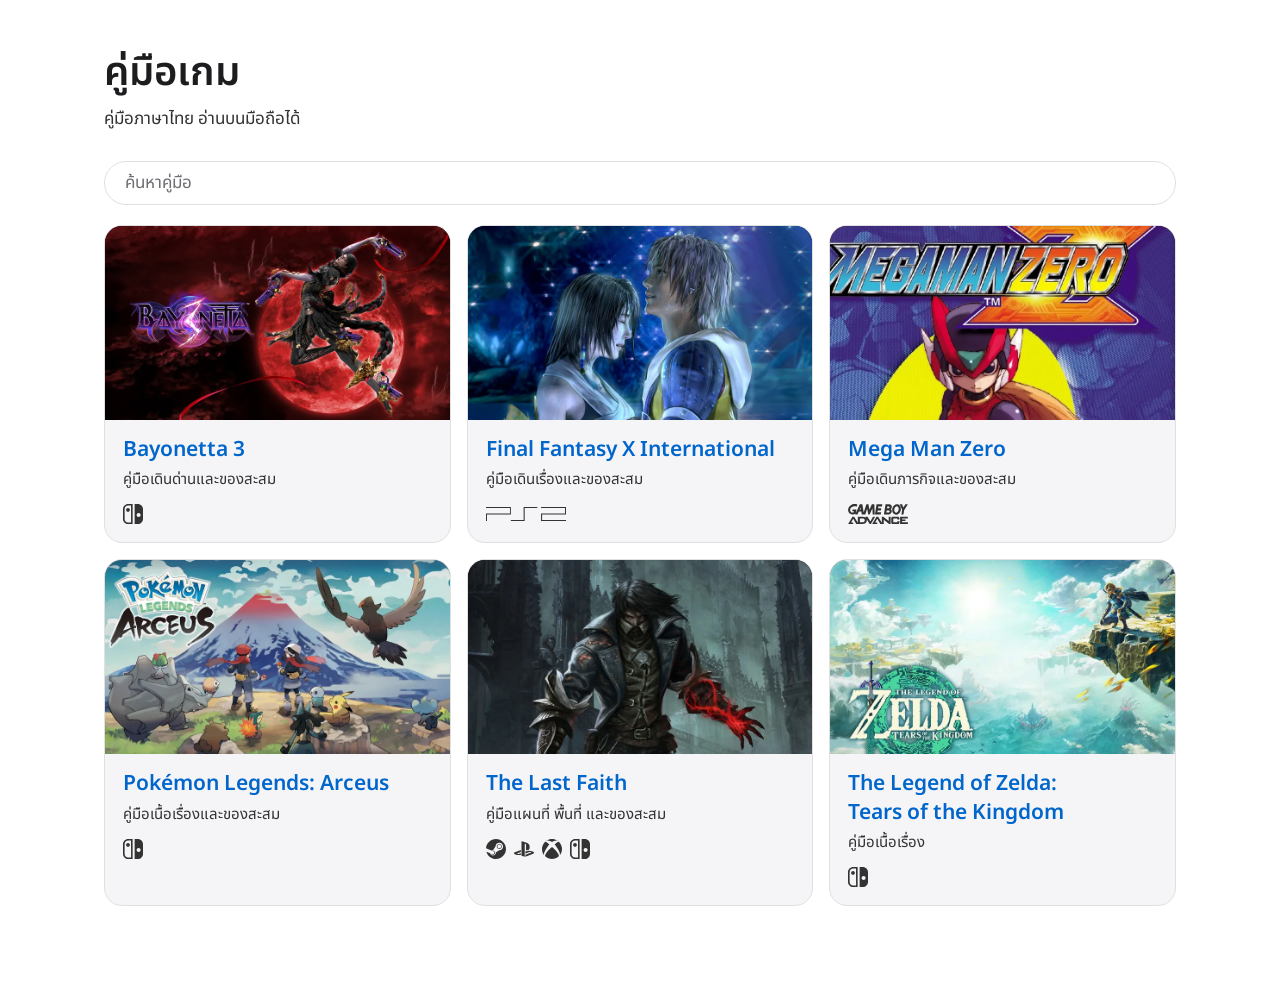
==== commit 59be6af1: "feat: self-host Noto Sans Thai as the site font Put Noto Sans Thai first in --sans and --disp so Mac" ====
--- a/index.html
+++ b/index.html
@@ -7,6 +7,7 @@
 <meta name="theme-color" content="#000000" media="(prefers-color-scheme: dark)">
 <title>คู่มือเกม</title>
 <link rel="icon" href="data:image/svg+xml,%3Csvg xmlns='http://www.w3.org/2000/svg' viewBox='0 0 32 32'%3E%3Crect width='32' height='32' rx='8' fill='%230066cc'/%3E%3Cpath d='M8 12h16M8 16h16M8 20h10' fill='none' stroke='%23fff' stroke-width='2' stroke-linecap='round'/%3E%3C/svg%3E">
+<link rel="preload" href="template/fonts/noto-sans-thai.woff2" as="font" type="font/woff2" crossorigin>
 <link rel="stylesheet" href="template/style.css">
 </head>
 <body>
--- a/template/style.css
+++ b/template/style.css
@@ -1,5 +1,6 @@
-/* game-guides template – Apple-like brief. Thai: no negative letter-spacing, body line-height 1.6 */
-:root{--blue:#0066cc;--on-blue:#fff;--fill:#0066cc;--focus:#0071e3;--blue-dk:#2997ff;--ink:#1d1d1f;--ink80:#333;--ink48:#6e6e73;--hair:#e0e0e0;--soft:#f0f0f0;--canvas:#fff;--parch:#f5f5f7;--pearl:#fafafc;--tile:#272729;--tile2:#2a2a2c;--chip:#d2d2d7;--field:#fff;--bar:rgba(245,245,247,.84);--bar-line:rgba(0,0,0,.08);--danger:#b3261e;--ok:#1e8e3e;--sel:#b3d4f5;--sel-ink:#1d1d1f;--mark:#e8f1fc;--scrim:rgba(0,0,0,.4);--fill-muted:rgba(210,210,215,.64);--line:#8e8e93;--back:#b25000;--sans:system-ui,-apple-system,BlinkMacSystemFont,"SF Pro Text","Helvetica Neue","Sukhumvit Set","Noto Sans Thai",Sarabun,Tahoma,sans-serif;--disp:system-ui,-apple-system,BlinkMacSystemFont,"SF Pro Display","Helvetica Neue","Sukhumvit Set","Noto Sans Thai",Sarabun,Tahoma,sans-serif;color-scheme:light;accent-color:var(--fill)}
+/* game-guides template – Apple-like brief. Thai: no negative letter-spacing, body line-height 1.6. Self-hosted Noto Sans Thai (template/fonts/, OFL). */
+@font-face{font-family:"Noto Sans Thai";font-style:normal;font-weight:400 700;font-display:swap;src:url("fonts/noto-sans-thai.woff2") format("woff2");unicode-range:U+0000,U+000D,U+0020-007E,U+00A0-00A3,U+00A5,U+00A7-00AB,U+00AE-00B0,U+00B4,U+00B6-00B8,U+00BA-00BB,U+00BF-0107,U+010A-0113,U+0116-011B,U+011E-0123,U+0126-0127,U+012A-012B,U+012E-0131,U+0136-0137,U+0139-013E,U+0141-0148,U+014A-014D,U+0150-015B,U+015E-0161,U+0164-0165,U+016A-017E,U+0218-021B,U+0237,U+02BC,U+02C6-02C7,U+02C9,U+02D7-02DD,U+0300-0304,U+0306-0308,U+030A-030C,U+0312,U+0326-0328,U+0331,U+0E01-0E3A,U+0E3F-0E5B,U+1E80-1E85,U+1E9E,U+1EF2-1EF3,U+200B-200D,U+2010,U+2013-2014,U+2018-201A,U+201C-201E,U+2022,U+2026,U+2039-203A,U+20AC,U+2122,U+2212,U+25CC}
+:root{--blue:#0066cc;--on-blue:#fff;--fill:#0066cc;--focus:#0071e3;--blue-dk:#2997ff;--ink:#1d1d1f;--ink80:#333;--ink48:#6e6e73;--hair:#e0e0e0;--soft:#f0f0f0;--canvas:#fff;--parch:#f5f5f7;--pearl:#fafafc;--tile:#272729;--tile2:#2a2a2c;--chip:#d2d2d7;--field:#fff;--bar:rgba(245,245,247,.84);--bar-line:rgba(0,0,0,.08);--danger:#b3261e;--ok:#1e8e3e;--sel:#b3d4f5;--sel-ink:#1d1d1f;--mark:#e8f1fc;--scrim:rgba(0,0,0,.4);--fill-muted:rgba(210,210,215,.64);--line:#8e8e93;--back:#b25000;--sans:"Noto Sans Thai",Sarabun,"Sukhumvit Set",Tahoma,sans-serif;--disp:"Noto Sans Thai",Sarabun,"Sukhumvit Set",Tahoma,sans-serif;color-scheme:light;accent-color:var(--fill)}
 @media (prefers-color-scheme:dark){:root{--blue:#9ecbff;--on-blue:#041018;--fill:#0a84ff;--focus:#9ecbff;--ink:#f5f5f7;--ink80:#e8e8ed;--ink48:#aeaeb2;--hair:#3a3a3c;--soft:#2c2c2e;--canvas:#000;--parch:#1c1c1e;--pearl:#2c2c2e;--tile:#1c1c1e;--tile2:#2c2c2e;--chip:#48484a;--field:#2c2c2e;--bar:rgba(28,28,30,.88);--bar-line:rgba(255,255,255,.12);--danger:#ff6961;--ok:#32d74b;--sel:#1a3d66;--sel-ink:#f5f5f7;--mark:#163456;--scrim:rgba(0,0,0,.62);--fill-muted:rgba(255,255,255,.16);--line:#aeaeb2;--back:#f59e0b;color-scheme:dark}}
 *{box-sizing:border-box}
 html{scroll-padding-top:var(--hh,72px);-webkit-text-size-adjust:100%;scrollbar-color:var(--chip) var(--canvas)}
@@ -17,7 +18,8 @@
 .top img{position:absolute;inset:0;z-index:0;width:100%;height:100%;object-fit:cover;object-position:center 42%}
 .top[data-cover="pla"] img{object-position:center 62%}
 .top[data-cover="totk"] img{object-position:center 38%}
-.top[data-cover="ffx"] img,.top[data-cover="lastfaith"] img,.top[data-cover="megamanzero"] img{object-position:center center}
+.top[data-cover="ffx"] img,.top[data-cover="lastfaith"] img{object-position:center center}
+.top[data-cover="megamanzero"] img{object-position:center 72%}
 .top .back,.top h1{position:relative;z-index:2}
 .top h1{font:600 56px/1.3 var(--disp);margin:0;max-width:22em;color:#fff;text-wrap:balance}
 header{position:sticky;top:0;z-index:5;display:flex;flex-wrap:wrap;align-items:center;gap:8px 16px;min-height:52px;padding:6px max(16px,calc((100% - 980px)/2));background:var(--bar);-webkit-backdrop-filter:saturate(180%) blur(20px);backdrop-filter:saturate(180%) blur(20px);border-bottom:1px solid var(--bar-line)}
@@ -78,7 +80,7 @@
 .fhint{display:none;font-size:14px;color:var(--ink48);margin:4px 0}
 .flow{position:relative;overflow-x:auto;background:var(--canvas);border:1px solid var(--hair);border-radius:18px;padding:8px}
 main>details:nth-of-type(even) .flow{background:var(--pearl)}
-.fl{display:block;font-family:Sarabun,'Noto Sans Thai',Tahoma,sans-serif}
+.fl{display:block;font-family:var(--sans)}
 .fl text{text-anchor:middle}
 .nb{fill:var(--canvas)}
 .nl{fill:var(--ink);font-size:13px;font-weight:700}
@@ -134,7 +136,7 @@
 @media (prefers-reduced-motion:reduce){#pbar i,#pkb,.grid a,summary::before,.top .back,.home .cards a{transition:none}
 #pkb:active,.grid a:active,.top .back:active,.home .cards a:active{transform:none}
 }
-.fl .nl,.fl .nd{font-family:Sarabun,"Noto Sans Thai",Tahoma,sans-serif}
+.fl .nl,.fl .nd{font-family:var(--sans)}
 .fl text{dominant-baseline:auto}
 figure.map{margin:24px 0}figure.map img{display:block;max-width:100%;height:auto;border-radius:18px;background:var(--soft)}figure.map figcaption{font:400 14px/1.43 var(--sans);color:var(--ink48);margin-top:8px}figure.map .cr{font-size:12px}
 
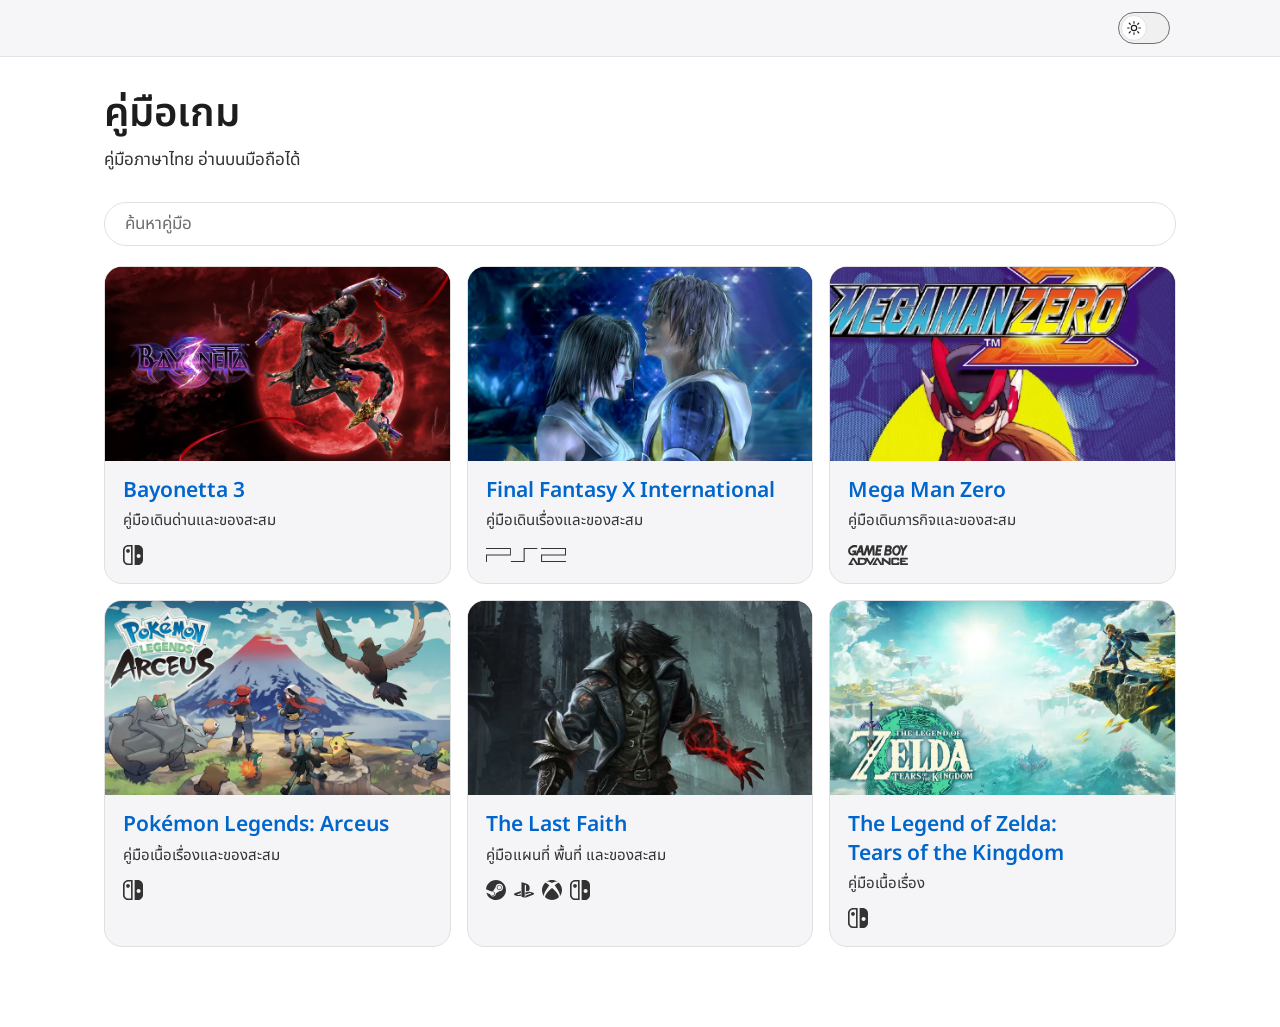
==== commit c0291422: "feat: add light/dark switch and per-game cleared marks Persist the chosen theme before first paint, " ====
--- a/index.html
+++ b/index.html
@@ -5,6 +5,7 @@
 <meta name="viewport" content="width=device-width,initial-scale=1">
 <meta name="theme-color" content="#f5f5f7" media="(prefers-color-scheme: light)">
 <meta name="theme-color" content="#000000" media="(prefers-color-scheme: dark)">
+<script>(function(){try{var t=localStorage.getItem("gg-theme");if(t!=="light"&&t!=="dark")return;document.documentElement.setAttribute("data-theme",t);var m=document.createElement("meta");m.id="gg-tc";m.name="theme-color";m.content=t==="dark"?"#000000":"#f5f5f7";document.head.appendChild(m)}catch(e){}})();</script>
 <title>คู่มือเกม</title>
 <link rel="icon" href="data:image/svg+xml,%3Csvg xmlns='http://www.w3.org/2000/svg' viewBox='0 0 32 32'%3E%3Crect width='32' height='32' rx='8' fill='%230066cc'/%3E%3Cpath d='M8 12h16M8 16h16M8 20h10' fill='none' stroke='%23fff' stroke-width='2' stroke-linecap='round'/%3E%3C/svg%3E">
 <link rel="preload" href="template/fonts/noto-sans-thai.woff2" as="font" type="font/woff2" crossorigin>
@@ -12,25 +13,36 @@
 </head>
 <body>
 <a class="skip" href="#guides">ข้ามไปรายการคู่มือ</a>
+<header class="hbar"><button type="button" id="thm" class="thm" role="switch" aria-checked="false"><span class="sr" id="thml">ธีมสว่าง</span><span class="thm-track" aria-hidden="true"><span class="thm-knob"><svg class="sun" width="16" height="16" viewBox="0 0 24 24" fill="none" stroke="currentColor" stroke-width="1.75" stroke-linecap="round" aria-hidden="true"><circle cx="12" cy="12" r="4"/><path d="M12 2.5v2.2M12 19.3V21.5M2.5 12h2.2M19.3 12h2.2M4.8 4.8l1.6 1.6M17.6 17.6l1.6 1.6M19.2 4.8l-1.6 1.6M6.4 17.6l-1.6 1.6"/></svg><svg class="moon" width="16" height="16" viewBox="0 0 24 24" fill="none" stroke="currentColor" stroke-width="1.75" stroke-linecap="round" stroke-linejoin="round" aria-hidden="true"><path d="M20.5 14.2A8 8 0 1 1 9.8 3.5 6.4 6.4 0 0 0 20.5 14.2z"/></svg></span></span></button></header>
 <main class="home">
 <h1>คู่มือเกม</h1>
 <p class="lead">คู่มือภาษาไทย อ่านบนมือถือได้</p>
 <input id="find" class="find" type="search" placeholder="ค้นหาคู่มือ" aria-label="ค้นหาคู่มือ" aria-controls="guides" autocomplete="off">
 <svg width="0" height="0" style="position:absolute" aria-hidden="true"><symbol id="i-ns" viewBox="0 0 24 24"><path d="M14.176 24h3.674c3.376 0 6.15-2.774 6.15-6.15V6.15C24 2.775 21.226 0 17.85 0H14.1c-.074 0-.15.074-.15.15v23.7c-.001.076.075.15.226.15zm4.574-13.199c1.351 0 2.399 1.125 2.399 2.398 0 1.352-1.125 2.4-2.399 2.4-1.35 0-2.4-1.049-2.4-2.4-.075-1.349 1.05-2.398 2.4-2.398zM11.4 0H6.15C2.775 0 0 2.775 0 6.15v11.7C0 21.226 2.775 24 6.15 24h5.25c.074 0 .15-.074.15-.149V.15c.001-.076-.075-.15-.15-.15zM9.676 22.051H6.15c-2.326 0-4.201-1.875-4.201-4.201V6.15c0-2.326 1.875-4.201 4.201-4.201H9.6l.076 20.102zM3.75 7.199c0 1.275.975 2.25 2.25 2.25s2.25-.975 2.25-2.25c0-1.273-.975-2.25-2.25-2.25s-2.25.977-2.25 2.25z"/></symbol><symbol id="i-ps" viewBox="0 0 24 24"><path d="M8.984 2.596v17.547l3.915 1.261V6.688c0-.69.304-1.151.794-.991.636.18.76.814.76 1.505v5.875c2.441 1.193 4.362-.002 4.362-3.152 0-3.237-1.126-4.675-4.438-5.827-1.307-.448-3.728-1.186-5.39-1.502zm4.656 16.241l6.296-2.275c.715-.258.826-.625.246-.818-.586-.192-1.637-.139-2.357.123l-4.205 1.5V14.98l.24-.085s1.201-.42 2.913-.615c1.696-.18 3.785.03 5.437.661 1.848.601 2.04 1.472 1.576 2.072-.465.6-1.622 1.036-1.622 1.036l-8.544 3.107V18.86zM1.807 18.6c-1.9-.545-2.214-1.668-1.352-2.32.801-.586 2.16-1.052 2.16-1.052l5.615-2.013v2.313L4.205 17c-.705.271-.825.632-.239.826.586.195 1.637.15 2.343-.12L8.247 17v2.074c-.12.03-.256.044-.39.073-1.939.331-3.996.196-6.038-.479z"/></symbol><symbol id="i-ps2" viewBox="0 9 24 6"><path d="M7.46 13.779v.292h4.142v-3.85h3.796V9.93h-4.115v3.85zm16.248-3.558v1.62h-7.195v2.23H24v-.292h-7.168v-1.646H24V9.929h-7.487v.292zm-16.513 0v1.62H0v2.23h.292v-1.938H7.46V9.929H0v.292Z"/></symbol><symbol id="i-xb" viewBox="0 0 24 24"><path d="M4.102 21.033C6.211 22.881 8.977 24 12 24c3.026 0 5.789-1.119 7.902-2.967 1.877-1.912-4.316-8.709-7.902-11.417-3.582 2.708-9.779 9.505-7.898 11.417zm11.16-14.406c2.5 2.961 7.484 10.313 6.076 12.912C23.002 17.48 24 14.861 24 12.004c0-3.34-1.365-6.362-3.57-8.536 0 0-.027-.022-.082-.042-.063-.022-.152-.045-.281-.045-.592 0-1.985.434-4.805 3.246zM3.654 3.426c-.057.02-.082.041-.086.042C1.365 5.642 0 8.664 0 12.004c0 2.854.998 5.473 2.661 7.533-1.401-2.605 3.579-9.951 6.08-12.91-2.82-2.813-4.216-3.245-4.806-3.245-.131 0-.223.021-.281.046v-.002zM12 3.551S9.055 1.828 6.755 1.746c-.903-.033-1.454.295-1.521.339C7.379.646 9.659 0 11.984 0H12c2.334 0 4.605.646 6.766 2.085-.068-.046-.615-.372-1.52-.339C14.946 1.828 12 3.545 12 3.545v.006z"/></symbol><symbol id="i-st" viewBox="0 0 24 24"><path d="M11.979 0C5.678 0 .511 4.86.022 11.037l6.432 2.658c.545-.371 1.203-.59 1.912-.59.063 0 .125.004.188.006l2.861-4.142V8.91c0-2.495 2.028-4.524 4.524-4.524 2.494 0 4.524 2.031 4.524 4.527s-2.03 4.525-4.524 4.525h-.105l-4.076 2.911c0 .052.004.105.004.159 0 1.875-1.515 3.396-3.39 3.396-1.635 0-3.016-1.173-3.331-2.727L.436 15.27C1.862 20.307 6.486 24 11.979 24c6.627 0 11.999-5.373 11.999-12S18.605 0 11.979 0zM7.54 18.21l-1.473-.61c.262.543.714.999 1.314 1.25 1.297.539 2.793-.076 3.332-1.375.263-.63.264-1.319.005-1.949s-.75-1.121-1.377-1.383c-.624-.26-1.29-.249-1.878-.03l1.523.63c.956.4 1.409 1.5 1.009 2.455-.397.957-1.497 1.41-2.454 1.012H7.54zm11.415-9.303c0-1.662-1.353-3.015-3.015-3.015-1.665 0-3.015 1.353-3.015 3.015 0 1.665 1.35 3.015 3.015 3.015 1.663 0 3.015-1.35 3.015-3.015zm-5.273-.005c0-1.252 1.013-2.266 2.265-2.266 1.249 0 2.266 1.014 2.266 2.266 0 1.251-1.017 2.265-2.266 2.265-1.253 0-2.265-1.014-2.265-2.265z"/></symbol><!-- GBA: "GAME BOY ADVANCE" wordmark from Wikimedia Commons File:Game_Boy_Advance_logo.svg (PD-textlogo; trademark of Nintendo); outline and (R) removed. --><symbol id="i-gba" viewBox="5.8 5.8 196.2 65.6"><path d="M43.8,23.6l2.9-6.5l1.3,6.5H43.8 M83.7,6.7L75.9,25L72.6,6.7h-6.8L57,33.7L52.5,6.7h-8.4l-12.8,29l1.9-12.1 H20.5l-1,6.2h5.3l-0.6,3.3C21.2,34.4,16,34,13.8,30c-1.4-2.5-2.7-8.1,3.2-13.2c4.8-4.2,13.1-4.9,17.9-2.7c0,0,0.6-3.5,1.1-6.8 c-9.2-3.2-16.4-0.5-21.2,2.4c-6.5,4-9.6,10.2-8.8,18.6c1,9.7,13.5,15.8,24.2,9.7c0.1-0.1,0.2-0.1,0.2-0.1l-1,2.3h7.2l4.5-10H49 l1.7,10h11.6l5.9-18.6l3.8,18.6h4.6l8.9-20.6l0.9,20.6h6.8L91.9,6.7H83.7M93.9,40.1L113,40.1L114.1,32.9L102.1,32.9L103.1,27L113.5,27L114.6,19.8L104.1,19.8L105,13.9L117,13.9L118.1,6.7L99.2,6.7L93.9,40.1ZM187.1,17.6L182.9,6.7L175,6.7L183.1,24.3L180.6,40.1L187.5,40.1L189.6,26.1L201.9,6.7L193.9,6.7L187.1,17.6ZM171.1,26.6c-1.8,5.5-6.3,8.7-9.9,7.1c-3.6-1.6-5-7.4-3.2-13c1.8-5.5,6.3-8.7,9.9-7.1 C171.6,15.3,173,21.1,171.1,26.6 M168.5,7c-7.6-1.7-15.5,4.3-17.6,13.5c-2.1,9.2,2.3,18.1,9.9,19.9c7.6,1.8,15.5-4.3,17.6-13.5 C180.5,17.7,176,8.8,168.5,7M138.1,20.1c-3.8,0-4.8,0-4.8,0l1.1-6.2c0,0,0.1,0,4.4,0C143.7,13.9,142.8,20.1,138.1,20.1 M137.3,33.6 c-3.8,0-6,0-6,0l1.1-6.6c0,0,1.4,0,5.7,0C143.5,26.9,143.4,33.6,137.3,33.6 M141.3,6.9c-3.7-0.1-12.8,0-12.8,0h0.1L123.3,40 c0,0,10.9,0,15.4,0c6.3,0,15.6-9.3,7.2-17C154.5,14,145.9,7,141.3,6.9"/><path transform="matrix(1.0108 0 0 1.0108 -198.31 35.87)" d="M246.4,29.6h-6.2V17h8.8c4.7,0,7,1.9,7,6C256,28,253.5,29.6,246.4,29.6 M289.7,11.7h-7.2l-0.2,0.4L274.2,27 l-8.7-14.9l-0.2-0.3h-7.7l0.6,1l1.5,2.4c-2.4-2.3-6-3.5-10.7-3.5h-15.5v19.4l-11.5-19l-0.2-0.3h-5.9l-0.2,0.3l-13.1,22l-0.6,1h5.1v0 h11.4v-5.2h-6.7l6.7-12.1l9.5,16.9l0.2,0.3h7.6v0h11.7c10.1,0,15.3-4,15.3-11.8c0-1.4-0.2-2.6-0.5-3.7l9.2,15.2l0.2,0.3h4.5l0.2-0.3 l12.7-22L289.7,11.7M334.4,11.7L333.7,11.7L333.7,25.6L316.2,11.9L316,11.7L311.4,11.7L311.4,31.1L299.9,12.1L299.7,11.7L293.8,11.7L293.6,12.1L280.5,34L279.9,35.1L286.9,35.1L286.9,35.1L296.5,35.1L296.5,29.9L289.8,29.9L296.5,17.8L306,34.7L306.2,35.1L313.8,35.1L313.8,35.1L317.6,35.1L317.6,21L335.1,34.9L335.3,35.1L339.9,35.1L339.9,11.7L334.4,11.7ZM362.1,11.7h-13.7c-4.8,0-6.4,1.5-6.4,5.9v11.6c0,4.4,1.6,5.9,6.4,5.9h13.7c4.8,0,6.4-1.5,6.4-5.9v-3.3 l-0.7,0l-5.4,0l-0.7,0v3.6h-13.1V17.2h13.1v3.2h0.7l6.1,0v-2.8C368.5,13.1,366.9,11.7,362.1,11.7M395.2,29.6L377.4,29.6L377.4,25.5L388.1,25.5L388.1,20.4L377.4,20.4L377.4,17L395.6,17L395.6,11.7L370.7,11.7L370.7,35.1L395.9,35.1L395.9,29.6L395.2,29.6Z"/></symbol></svg>
 <nav id="guides" class="cards" aria-label="รายการคู่มือ">
-<a data-k="bayonetta เบโยเนตต้า switch platinumgames" href="guides/bayonetta3/Bayonetta3_Guide_TH.html"><span class="cv cv-bayonetta3" aria-hidden="true"><img src="guides/bayonetta3/cover.webp" alt="" width="800" height="450" decoding="async"></span><span class="cb"><b>Bayonetta 3</b><span class="sub">คู่มือเดินด่านและของสะสม</span><span class="pf" role="img" aria-label="แพลตฟอร์ม: Nintendo Switch"><svg width="20" height="20"><use href="#i-ns"/></svg></span></span></a>
-<a data-k="ffx final fantasy x ไฟนอลแฟนตาซี ps2 playstation square" href="guides/ffx/FFX_International_Guide_TH.html"><span class="cv cv-ffx" aria-hidden="true"><img src="guides/ffx/cover.webp" alt="" width="800" height="450" decoding="async"></span><span class="cb"><b>Final Fantasy X International</b><span class="sub">คู่มือเดินเรื่องและของสะสม</span><span class="pf" role="img" aria-label="แพลตฟอร์ม: PlayStation 2"><svg width="80" height="20"><use href="#i-ps2"/></svg></span></span></a>
-<a data-k="mmz megaman mega man zero ร็อคแมน ซีโร่ gba game boy advance capcom inti creates" href="guides/megamanzero/MegaManZero_Guide_TH.html"><span class="cv cv-megamanzero" aria-hidden="true"><img src="guides/megamanzero/cover.webp" alt="" width="800" height="450" decoding="async"></span><span class="cb"><b>Mega Man Zero</b><span class="sub">คู่มือเดินภารกิจและของสะสม</span><span class="pf" role="img" aria-label="แพลตฟอร์ม: Game Boy Advance"><svg width="60" height="20"><use href="#i-gba"/></svg></span></span></a>
-<a data-k="pla pokemon legends arceus โปเกมอน เลเจนด์ อาร์เซอุส switch hisui ฮิซุย game freak" href="guides/pla/PokemonLegendsArceus_Guide_TH.html"><span class="cv cv-pla" aria-hidden="true"><img src="guides/pla/cover.webp" alt="" width="800" height="450" decoding="async"></span><span class="cb"><b>Pokémon Legends: Arceus</b><span class="sub">คู่มือเนื้อเรื่องและของสะสม</span><span class="pf" role="img" aria-label="แพลตฟอร์ม: Nintendo Switch"><svg width="20" height="20"><use href="#i-ns"/></svg></span></span></a>
-<a data-k="the last faith tlf เดอะลาสต์เฟธ metroidvania soulslike steam playstation ps4 ps5 xbox switch nintendo pc kumi souls" href="guides/lastfaith/TheLastFaith_Guide_TH.html"><span class="cv cv-lastfaith" aria-hidden="true"><img src="guides/lastfaith/cover.webp" alt="" width="800" height="450" decoding="async"></span><span class="cb"><b>The Last Faith</b><span class="sub">คู่มือแผนที่ พื้นที่ และของสะสม</span><span class="pf" role="img" aria-label="แพลตฟอร์ม: PC (Steam), PlayStation 4/5, Xbox One/Series X|S, Nintendo Switch"><svg width="20" height="20"><use href="#i-st"/></svg><svg width="20" height="20"><use href="#i-ps"/></svg><svg width="20" height="20"><use href="#i-xb"/></svg><svg width="20" height="20"><use href="#i-ns"/></svg></span></span></a>
-<a data-k="totk zelda tears of the kingdom เซลด้า น้ำตาแห่งราชอาณาจักร switch hyrule ไฮรูล nintendo" href="guides/totk/ZeldaTOTK_Guide_TH.html"><span class="cv cv-totk" aria-hidden="true"><img src="guides/totk/cover.webp" alt="" width="800" height="450" decoding="async"></span><span class="cb"><b>The Legend of Zelda: Tears of the Kingdom</b><span class="sub">คู่มือเนื้อเรื่อง</span><span class="pf" role="img" aria-label="แพลตฟอร์ม: Nintendo Switch"><svg width="20" height="20"><use href="#i-ns"/></svg></span></span></a>
+<a data-slug="b3guide" data-k="bayonetta เบโยเนตต้า switch platinumgames" href="guides/bayonetta3/Bayonetta3_Guide_TH.html"><span class="cv cv-bayonetta3" aria-hidden="true"><img src="guides/bayonetta3/cover.webp" alt="" width="800" height="450" decoding="async"><span class="bdg" hidden>✓ Cleared</span></span><span class="cb"><b>Bayonetta 3</b><span class="sub">คู่มือเดินด่านและของสะสม</span><span class="pf" role="img" aria-label="แพลตฟอร์ม: Nintendo Switch"><svg width="20" height="20"><use href="#i-ns"/></svg></span></span></a>
+<a data-slug="ffxintl" data-k="ffx final fantasy x ไฟนอลแฟนตาซี ps2 playstation square" href="guides/ffx/FFX_International_Guide_TH.html"><span class="cv cv-ffx" aria-hidden="true"><img src="guides/ffx/cover.webp" alt="" width="800" height="450" decoding="async"><span class="bdg" hidden>✓ Cleared</span></span><span class="cb"><b>Final Fantasy X International</b><span class="sub">คู่มือเดินเรื่องและของสะสม</span><span class="pf" role="img" aria-label="แพลตฟอร์ม: PlayStation 2"><svg width="80" height="20"><use href="#i-ps2"/></svg></span></span></a>
+<a data-slug="mmz1guide" data-k="mmz megaman mega man zero ร็อคแมน ซีโร่ gba game boy advance capcom inti creates" href="guides/megamanzero/MegaManZero_Guide_TH.html"><span class="cv cv-megamanzero" aria-hidden="true"><img src="guides/megamanzero/cover.webp" alt="" width="800" height="450" decoding="async"><span class="bdg" hidden>✓ Cleared</span></span><span class="cb"><b>Mega Man Zero</b><span class="sub">คู่มือเดินภารกิจและของสะสม</span><span class="pf" role="img" aria-label="แพลตฟอร์ม: Game Boy Advance"><svg width="60" height="20"><use href="#i-gba"/></svg></span></span></a>
+<a data-slug="plaguide" data-k="pla pokemon legends arceus โปเกมอน เลเจนด์ อาร์เซอุส switch hisui ฮิซุย game freak" href="guides/pla/PokemonLegendsArceus_Guide_TH.html"><span class="cv cv-pla" aria-hidden="true"><img src="guides/pla/cover.webp" alt="" width="800" height="450" decoding="async"><span class="bdg" hidden>✓ Cleared</span></span><span class="cb"><b>Pokémon Legends: Arceus</b><span class="sub">คู่มือเนื้อเรื่องและของสะสม</span><span class="pf" role="img" aria-label="แพลตฟอร์ม: Nintendo Switch"><svg width="20" height="20"><use href="#i-ns"/></svg></span></span></a>
+<a data-slug="tlfguide" data-k="the last faith tlf เดอะลาสต์เฟธ metroidvania soulslike steam playstation ps4 ps5 xbox switch nintendo pc kumi souls" href="guides/lastfaith/TheLastFaith_Guide_TH.html"><span class="cv cv-lastfaith" aria-hidden="true"><img src="guides/lastfaith/cover.webp" alt="" width="800" height="450" decoding="async"><span class="bdg" hidden>✓ Cleared</span></span><span class="cb"><b>The Last Faith</b><span class="sub">คู่มือแผนที่ พื้นที่ และของสะสม</span><span class="pf" role="img" aria-label="แพลตฟอร์ม: PC (Steam), PlayStation 4/5, Xbox One/Series X|S, Nintendo Switch"><svg width="20" height="20"><use href="#i-st"/></svg><svg width="20" height="20"><use href="#i-ps"/></svg><svg width="20" height="20"><use href="#i-xb"/></svg><svg width="20" height="20"><use href="#i-ns"/></svg></span></span></a>
+<a data-slug="totkguide" data-k="totk zelda tears of the kingdom เซลด้า น้ำตาแห่งราชอาณาจักร switch hyrule ไฮรูล nintendo" href="guides/totk/ZeldaTOTK_Guide_TH.html"><span class="cv cv-totk" aria-hidden="true"><img src="guides/totk/cover.webp" alt="" width="800" height="450" decoding="async"><span class="bdg" hidden>✓ Cleared</span></span><span class="cb"><b>The Legend of Zelda: Tears of the Kingdom</b><span class="sub">คู่มือเนื้อเรื่อง</span><span class="pf" role="img" aria-label="แพลตฟอร์ม: Nintendo Switch"><svg width="20" height="20"><use href="#i-ns"/></svg></span></span></a>
 </nav>
 <p id="none" role="status" hidden>ไม่พบคู่มือ</p>
 <script>
 (()=>{const q=document.getElementById('find'),cs=[...document.querySelectorAll('#guides a')],no=document.getElementById('none');
 const n=t=>t.normalize('NFC').toLowerCase();
-q.addEventListener('input',()=>{const v=n(q.value.trim());let k=0;cs.forEach(a=>{const m=!v||n(a.textContent+' '+(a.dataset.k||'')).includes(v);a.hidden=!m;if(m)k++});no.hidden=k>0});
+const hay=a=>n((a.querySelector('.cb')||a).textContent+' '+(a.dataset.k||''));
+q.addEventListener('input',()=>{const v=n(q.value.trim());let k=0;cs.forEach(a=>{const m=!v||hay(a).includes(v);a.hidden=!m;if(m)k++});no.hidden=k>0});
 q.addEventListener('keydown',e=>{if(e.key==='Escape'){q.value='';q.dispatchEvent(new Event('input'))}});})();
+</script>
+<script src="template/state.js"></script>
+<script>
+GGState.bindThemeSwitch(document.getElementById('thm'));
+(()=>{const cards=[...document.querySelectorAll('#guides a[data-slug]')];
+const paint=m=>cards.forEach(a=>{const b=a.querySelector('.bdg');if(b)b.hidden=!m[a.dataset.slug]});
+let m={};try{m=GGState.normCleared(JSON.parse(localStorage.getItem(GGState.CLEARED_KEY)||'{}'))}catch(e){}
+paint(m);
+GGState.pullCleared().then(u=>{if(u)paint(u)});})();
 </script>
 </main>
 </body>
--- a/template/style.css
+++ b/template/style.css
@@ -1,7 +1,9 @@
 /* game-guides template – Apple-like brief. Thai: no negative letter-spacing, body line-height 1.6. Self-hosted Noto Sans Thai (template/fonts/, OFL). */
 @font-face{font-family:"Noto Sans Thai";font-style:normal;font-weight:400 700;font-display:swap;src:url("fonts/noto-sans-thai.woff2") format("woff2");unicode-range:U+0000,U+000D,U+0020-007E,U+00A0-00A3,U+00A5,U+00A7-00AB,U+00AE-00B0,U+00B4,U+00B6-00B8,U+00BA-00BB,U+00BF-0107,U+010A-0113,U+0116-011B,U+011E-0123,U+0126-0127,U+012A-012B,U+012E-0131,U+0136-0137,U+0139-013E,U+0141-0148,U+014A-014D,U+0150-015B,U+015E-0161,U+0164-0165,U+016A-017E,U+0218-021B,U+0237,U+02BC,U+02C6-02C7,U+02C9,U+02D7-02DD,U+0300-0304,U+0306-0308,U+030A-030C,U+0312,U+0326-0328,U+0331,U+0E01-0E3A,U+0E3F-0E5B,U+1E80-1E85,U+1E9E,U+1EF2-1EF3,U+200B-200D,U+2010,U+2013-2014,U+2018-201A,U+201C-201E,U+2022,U+2026,U+2039-203A,U+20AC,U+2122,U+2212,U+25CC}
 :root{--blue:#0066cc;--on-blue:#fff;--fill:#0066cc;--focus:#0071e3;--blue-dk:#2997ff;--ink:#1d1d1f;--ink80:#333;--ink48:#6e6e73;--hair:#e0e0e0;--soft:#f0f0f0;--canvas:#fff;--parch:#f5f5f7;--pearl:#fafafc;--tile:#272729;--tile2:#2a2a2c;--chip:#d2d2d7;--field:#fff;--bar:rgba(245,245,247,.84);--bar-line:rgba(0,0,0,.08);--danger:#b3261e;--ok:#1e8e3e;--sel:#b3d4f5;--sel-ink:#1d1d1f;--mark:#e8f1fc;--scrim:rgba(0,0,0,.4);--fill-muted:rgba(210,210,215,.64);--line:#8e8e93;--back:#b25000;--sans:"Noto Sans Thai",Sarabun,"Sukhumvit Set",Tahoma,sans-serif;--disp:"Noto Sans Thai",Sarabun,"Sukhumvit Set",Tahoma,sans-serif;color-scheme:light;accent-color:var(--fill)}
-@media (prefers-color-scheme:dark){:root{--blue:#9ecbff;--on-blue:#041018;--fill:#0a84ff;--focus:#9ecbff;--ink:#f5f5f7;--ink80:#e8e8ed;--ink48:#aeaeb2;--hair:#3a3a3c;--soft:#2c2c2e;--canvas:#000;--parch:#1c1c1e;--pearl:#2c2c2e;--tile:#1c1c1e;--tile2:#2c2c2e;--chip:#48484a;--field:#2c2c2e;--bar:rgba(28,28,30,.88);--bar-line:rgba(255,255,255,.12);--danger:#ff6961;--ok:#32d74b;--sel:#1a3d66;--sel-ink:#f5f5f7;--mark:#163456;--scrim:rgba(0,0,0,.62);--fill-muted:rgba(255,255,255,.16);--line:#aeaeb2;--back:#f59e0b;color-scheme:dark}}
+html[data-theme="light"]{color-scheme:light}
+html[data-theme="dark"]{--blue:#9ecbff;--on-blue:#041018;--fill:#0a84ff;--focus:#9ecbff;--ink:#f5f5f7;--ink80:#e8e8ed;--ink48:#aeaeb2;--hair:#3a3a3c;--soft:#2c2c2e;--canvas:#000;--parch:#1c1c1e;--pearl:#2c2c2e;--tile:#1c1c1e;--tile2:#2c2c2e;--chip:#48484a;--field:#2c2c2e;--bar:rgba(28,28,30,.88);--bar-line:rgba(255,255,255,.12);--danger:#ff6961;--ok:#32d74b;--sel:#1a3d66;--sel-ink:#f5f5f7;--mark:#163456;--scrim:rgba(0,0,0,.62);--fill-muted:rgba(255,255,255,.16);--line:#aeaeb2;--back:#f59e0b;color-scheme:dark}
+@media (prefers-color-scheme:dark){:root:not([data-theme="light"]){--blue:#9ecbff;--on-blue:#041018;--fill:#0a84ff;--focus:#9ecbff;--ink:#f5f5f7;--ink80:#e8e8ed;--ink48:#aeaeb2;--hair:#3a3a3c;--soft:#2c2c2e;--canvas:#000;--parch:#1c1c1e;--pearl:#2c2c2e;--tile:#1c1c1e;--tile2:#2c2c2e;--chip:#48484a;--field:#2c2c2e;--bar:rgba(28,28,30,.88);--bar-line:rgba(255,255,255,.12);--danger:#ff6961;--ok:#32d74b;--sel:#1a3d66;--sel-ink:#f5f5f7;--mark:#163456;--scrim:rgba(0,0,0,.62);--fill-muted:rgba(255,255,255,.16);--line:#aeaeb2;--back:#f59e0b;color-scheme:dark}}
 *{box-sizing:border-box}
 html{scroll-padding-top:var(--hh,72px);-webkit-text-size-adjust:100%;scrollbar-color:var(--chip) var(--canvas)}
 body{margin:0;background:var(--canvas);color:var(--ink);font:400 17px/1.6 var(--sans);-webkit-font-smoothing:antialiased;caret-color:var(--blue)}
@@ -20,7 +22,7 @@
 .top[data-cover="totk"] img{object-position:center 38%}
 .top[data-cover="ffx"] img,.top[data-cover="lastfaith"] img{object-position:center center}
 .top[data-cover="megamanzero"] img{object-position:center 72%}
-.top .back,.top h1{position:relative;z-index:2}
+.topbar,.top .back,.top h1,.clr{position:relative;z-index:2}
 .top h1{font:600 56px/1.3 var(--disp);margin:0;max-width:22em;color:#fff;text-wrap:balance}
 header{position:sticky;top:0;z-index:5;display:flex;flex-wrap:wrap;align-items:center;gap:8px 16px;min-height:52px;padding:6px max(16px,calc((100% - 980px)/2));background:var(--bar);-webkit-backdrop-filter:saturate(180%) blur(20px);backdrop-filter:saturate(180%) blur(20px);border-bottom:1px solid var(--bar-line)}
 header nav{flex:none}
@@ -118,7 +120,7 @@
 header{gap:6px 8px}
 .hd{flex:1 1 100%;min-width:0;gap:2px 8px;order:3}
 nav{order:1}
-#syb{order:2}
+.tools{order:2}
 #q{max-width:none;min-width:0;flex-basis:100%}
 #prog{font-size:13px;line-height:1.4;padding-left:20px}
 #pkb{padding:0 16px}
@@ -155,9 +157,10 @@
 #syd :focus-visible{outline:2px solid var(--focus);outline-offset:2px}
 .sye{color:var(--danger);font:400 14px var(--sans);margin:8px 0 0;min-height:1em}
 .sya{display:flex;flex-wrap:wrap;gap:8px;margin-top:16px}
-#syb{position:relative;flex:none;margin-left:auto;width:44px;height:44px;display:inline-flex;align-items:center;justify-content:center;border:0;border-radius:50%;background:transparent;color:var(--ink);cursor:pointer}#syb:hover{background:var(--soft)}#syb:focus-visible{outline:2px solid var(--focus);outline-offset:2px}
+.tools{display:flex;align-items:center;margin-left:auto;flex:none}
+#syb{position:relative;flex:none;margin-left:0;width:44px;height:44px;display:inline-flex;align-items:center;justify-content:center;border:0;border-radius:50%;background:transparent;color:var(--ink);cursor:pointer}#syb:hover{background:var(--soft)}#syb:focus-visible{outline:2px solid var(--focus);outline-offset:2px}
 #syd0{position:absolute;top:9px;right:8px;width:9px;height:9px;border-radius:50%;border:2px solid var(--parch);display:none}#syb[data-s] #syd0{display:block}#syb[data-s=ok] #syd0{background:var(--ok)}#syb[data-s=busy] #syd0{background:var(--chip)}#syb[data-s=off] #syd0{background:var(--ink48)}#syb[data-s=err] #syd0{background:var(--danger)}
-@media (max-width:640px){#pkb{padding:0 12px;gap:6px}header{gap:6px 4px}#syb{margin-right:-6px}}
+@media (max-width:640px){#pkb{padding:0 12px;gap:6px}header{gap:6px 4px}}
 
 .skip{position:fixed;inset-inline-start:16px;top:12px;z-index:30;min-height:44px;padding:0 18px;display:inline-flex;align-items:center;background:var(--fill);color:var(--on-blue);border-radius:9999px;text-decoration:none;transform:translateY(-120px)}
 .skip:focus{transform:none}
@@ -170,7 +173,7 @@
 .cv-lastfaith,[data-cover="lastfaith"]{--cover:linear-gradient(160deg,#5c4638 0%,#1a1410 100%)}
 .cv-totk,[data-cover="totk"]{--cover:linear-gradient(180deg,#d5e3c4 0%,#3f5a3a 50%,#1c2430 100%)}
 
-.home{max-width:1120px;margin:0 auto;padding:48px 24px 80px}
+.home{max-width:1120px;margin:0 auto;padding:32px 24px 80px}
 .home h1{font:600 40px/1.25 var(--disp);margin:0 0 8px;text-wrap:balance}
 .home .lead{margin:0 0 28px;color:var(--ink80);max-width:40em}
 .home .find{display:block;width:100%;height:44px;margin:0 0 20px;padding:0 20px;font:400 17px var(--sans);color:var(--ink);background:var(--field);border:1px solid var(--hair);border-radius:9999px}
@@ -190,5 +193,44 @@
 .home #none{margin:8px 0 0;color:var(--ink48)}
 @media (min-width:720px){.home .cards{grid-template-columns:1fr 1fr}}
 @media (min-width:1080px){.home .cards{grid-template-columns:1fr 1fr 1fr}}
-@media (max-width:640px){.home{padding:32px 20px 56px}.home h1{font-size:28px;line-height:1.3}}
+@media (max-width:640px){.home{padding:24px 20px 56px}.home h1{font-size:28px;line-height:1.3}}
 @media (prefers-reduced-motion:reduce){.top .back,.home .cards a,#pbar i,#pkb,.grid a,summary::before{transition:none}.top .back:active,.home .cards a:active,#pkb:active,.grid a:active{transform:none}}
+
+/* Theme switch: 64×44 hit area, 52×32 pill track, knob slides on transform only. */
+.sr{position:absolute;width:1px;height:1px;padding:0;margin:-1px;overflow:hidden;clip:rect(0,0,0,0);clip-path:inset(50%);white-space:nowrap;border:0}
+.hbar{position:sticky;top:0;z-index:5;display:flex;justify-content:flex-end;align-items:center;min-height:52px;padding:6px max(20px,calc((100% - 1120px)/2 + 24px));background:var(--bar);-webkit-backdrop-filter:saturate(180%) blur(20px);backdrop-filter:saturate(180%) blur(20px);border-bottom:1px solid var(--bar-line)}
+.thm{position:relative;flex:none;width:64px;height:44px;margin:0;padding:0;border:0;border-radius:9999px;background:transparent;color:var(--ink);display:inline-flex;align-items:center;justify-content:center;cursor:pointer}
+.thm:hover .thm-track{border-color:var(--ink)}
+.thm:focus-visible{outline:2px solid var(--focus);outline-offset:2px}
+.thm-track{width:52px;height:32px;border-radius:9999px;background:var(--soft);border:1px solid var(--ink48);position:relative}
+.thm-knob{position:absolute;top:2px;left:2px;width:26px;height:26px;border-radius:50%;background:#fff;color:#1d1d1f;border:1px solid var(--hair);display:flex;align-items:center;justify-content:center}
+.thm .moon{display:none}
+html.thm-ready .thm-knob{transition:transform .2s cubic-bezier(.16,1,.3,1)}
+html.thm-ready .thm-track{transition:background .2s,border-color .2s}
+html[data-theme="dark"] .thm-track{background:var(--fill);border-color:transparent}
+html[data-theme="dark"] .thm-knob{transform:translateX(20px);border-color:transparent}
+html[data-theme="dark"] .thm .sun{display:none}
+html[data-theme="dark"] .thm .moon{display:block}
+@media (prefers-color-scheme:dark){
+ html:not([data-theme="light"]) .thm-track{background:var(--fill);border-color:transparent}
+ html:not([data-theme="light"]) .thm-knob{transform:translateX(20px);border-color:transparent}
+ html:not([data-theme="light"]) .thm .sun{display:none}
+ html:not([data-theme="light"]) .thm .moon{display:block}
+}
+@media (max-width:640px){.hbar{-webkit-backdrop-filter:none;backdrop-filter:none;background:var(--parch)}}
+@media (forced-colors:active){
+ .thm-track{border-color:ButtonText}
+ .thm-knob{background:ButtonFace;color:ButtonText}
+ html[data-theme="dark"] .thm-track{background:Highlight;border-color:Highlight}
+}
+@media (prefers-reduced-motion:reduce){html.thm-ready .thm-knob,html.thm-ready .thm-track,.clr{transition:none}}
+
+.topbar{display:flex;flex-wrap:wrap;align-items:center;gap:8px 12px;width:100%}
+.clr{display:inline-flex;align-items:center;gap:8px;min-height:44px;margin-inline-start:auto;padding:0 16px;border-radius:9999px;border:1px solid rgba(255,255,255,.55);background:rgba(0,0,0,.72);color:#fff;font:600 15px/1 var(--sans);cursor:pointer;transition:background .15s,color .15s}
+.clr svg{display:block;flex:none}
+.clr:hover{background:rgba(0,0,0,.84)}
+.clr[aria-pressed="true"]{background:#fff;color:#1d1d1f;border-color:transparent}
+.clr[aria-pressed="true"]:hover{background:#fff}
+.clr:focus-visible{outline:2px solid #fff;outline-offset:3px}
+.home .bdg{position:absolute;z-index:1;top:12px;inset-inline-start:12px;display:inline-flex;align-items:center;min-height:28px;padding:0 10px;border-radius:9999px;border:1px solid rgba(0,0,0,.2);background:#fff;color:#1d1d1f;font:600 14px/1 var(--sans);white-space:nowrap}
+.home .bdg[hidden]{display:none !important}
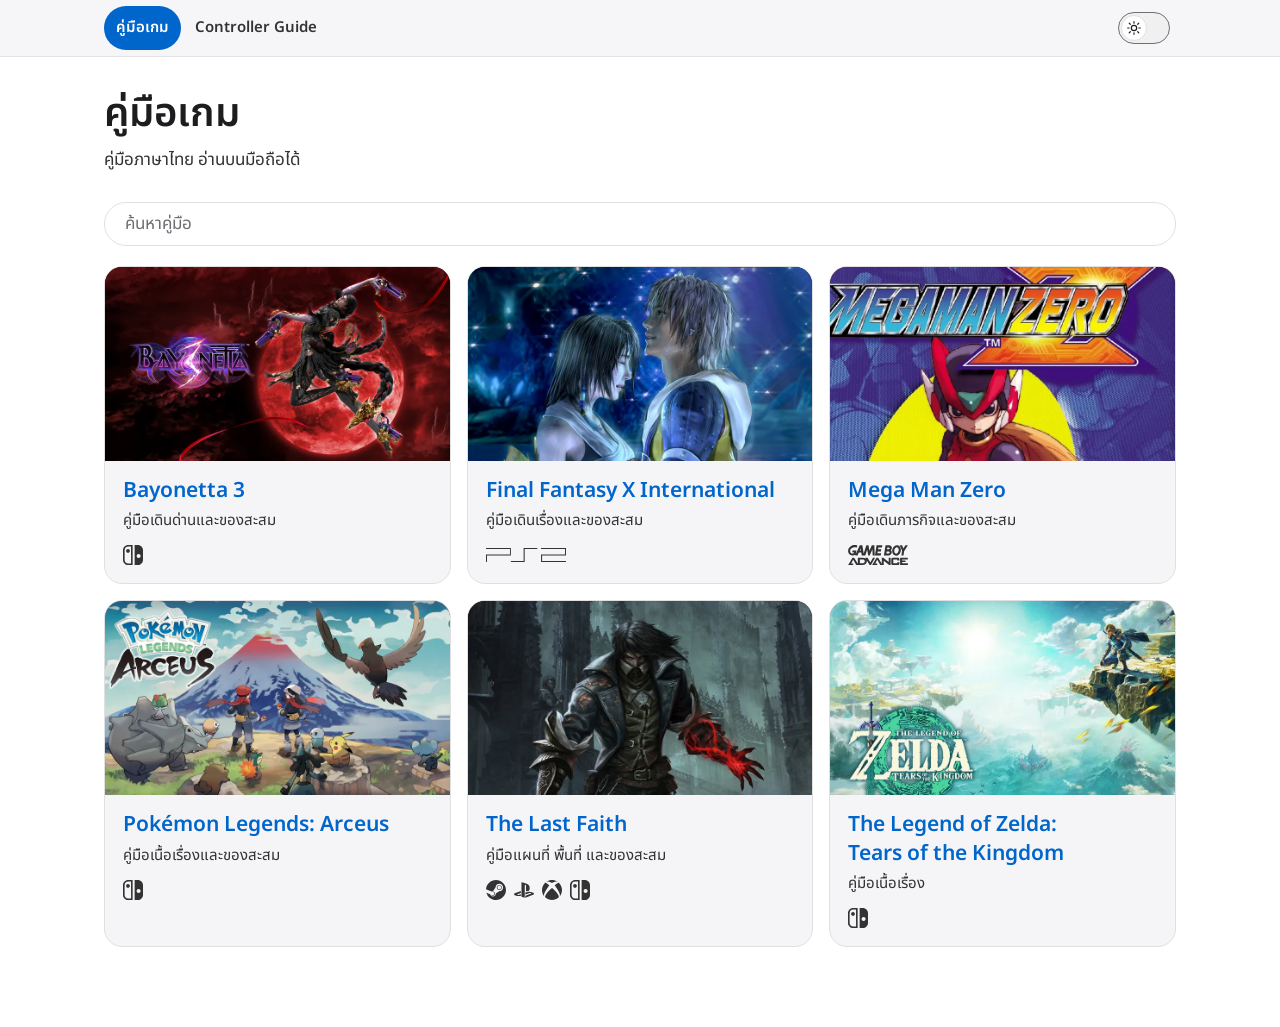
==== commit 2b81bdc3: "feat: add Controller Guide section and Fantech ZENITH PRO page Add a top-level Controller Guide cata" ====
--- a/index.html
+++ b/index.html
@@ -13,7 +13,7 @@
 </head>
 <body>
 <a class="skip" href="#guides">ข้ามไปรายการคู่มือ</a>
-<header class="hbar"><button type="button" id="thm" class="thm" role="switch" aria-checked="false"><span class="sr" id="thml">ธีมสว่าง</span><span class="thm-track" aria-hidden="true"><span class="thm-knob"><svg class="sun" width="16" height="16" viewBox="0 0 24 24" fill="none" stroke="currentColor" stroke-width="1.75" stroke-linecap="round" aria-hidden="true"><circle cx="12" cy="12" r="4"/><path d="M12 2.5v2.2M12 19.3V21.5M2.5 12h2.2M19.3 12h2.2M4.8 4.8l1.6 1.6M17.6 17.6l1.6 1.6M19.2 4.8l-1.6 1.6M6.4 17.6l-1.6 1.6"/></svg><svg class="moon" width="16" height="16" viewBox="0 0 24 24" fill="none" stroke="currentColor" stroke-width="1.75" stroke-linecap="round" stroke-linejoin="round" aria-hidden="true"><path d="M20.5 14.2A8 8 0 1 1 9.8 3.5 6.4 6.4 0 0 0 20.5 14.2z"/></svg></span></span></button></header>
+<header class="hbar"><nav class="sitenav" aria-label="เมนูหลัก"><a href="index.html" aria-current="page">คู่มือเกม</a><a href="controllers/index.html">Controller Guide</a></nav><button type="button" id="thm" class="thm" role="switch" aria-checked="false"><span class="sr" id="thml">ธีมสว่าง</span><span class="thm-track" aria-hidden="true"><span class="thm-knob"><svg class="sun" width="16" height="16" viewBox="0 0 24 24" fill="none" stroke="currentColor" stroke-width="1.75" stroke-linecap="round" aria-hidden="true"><circle cx="12" cy="12" r="4"/><path d="M12 2.5v2.2M12 19.3V21.5M2.5 12h2.2M19.3 12h2.2M4.8 4.8l1.6 1.6M17.6 17.6l1.6 1.6M19.2 4.8l-1.6 1.6M6.4 17.6l-1.6 1.6"/></svg><svg class="moon" width="16" height="16" viewBox="0 0 24 24" fill="none" stroke="currentColor" stroke-width="1.75" stroke-linecap="round" stroke-linejoin="round" aria-hidden="true"><path d="M20.5 14.2A8 8 0 1 1 9.8 3.5 6.4 6.4 0 0 0 20.5 14.2z"/></svg></span></span></button></header>
 <main class="home">
 <h1>คู่มือเกม</h1>
 <p class="lead">คู่มือภาษาไทย อ่านบนมือถือได้</p>
--- a/template/style.css
+++ b/template/style.css
@@ -60,7 +60,7 @@
 section>h2.h3{font:600 21px/1.19 var(--disp);margin:40px 0 12px}
 #intro ul{padding-left:20px;columns:2 300px;column-gap:32px}
 #intro li{margin:4px 0;break-inside:avoid}
-.note{background:var(--parch);border:0;border-radius:18px;padding:20px 24px;color:var(--ink80)}
+.note{background:var(--parch);border:0;border-radius:18px;padding:20px 24px;color:var(--ink80);box-shadow:inset 0 0 0 1px var(--hair)}
 main>details{margin:0;border:0;border-radius:0;background:var(--canvas);padding:56px max(24px,calc((100% - 980px)/2))}
 main>details:nth-of-type(odd){background:var(--parch)}
 main>details.ch{content-visibility:auto;contain-intrinsic-size:auto 1400px}
@@ -119,7 +119,7 @@
 header{-webkit-backdrop-filter:none;backdrop-filter:none;background:var(--parch);padding:6px 12px}
 header{gap:6px 8px}
 .hd{flex:1 1 100%;min-width:0;gap:2px 8px;order:3}
-nav{order:1}
+header:not(.hbar)>nav{order:1}
 .tools{order:2}
 #q{max-width:none;min-width:0;flex-basis:100%}
 #prog{font-size:13px;line-height:1.4;padding-left:20px}
@@ -172,6 +172,7 @@
 .cv-pla,[data-cover="pla"]{--cover:linear-gradient(165deg,#f3f0e4 0%,#6d907a 100%)}
 .cv-lastfaith,[data-cover="lastfaith"]{--cover:linear-gradient(160deg,#5c4638 0%,#1a1410 100%)}
 .cv-totk,[data-cover="totk"]{--cover:linear-gradient(180deg,#d5e3c4 0%,#3f5a3a 50%,#1c2430 100%)}
+.cv-wgp18,[data-cover="wgp18"]{--cover:linear-gradient(165deg,#2c2c30 0%,#0c0c0e 100%)}
 
 .home{max-width:1120px;margin:0 auto;padding:32px 24px 80px}
 .home h1{font:600 40px/1.25 var(--disp);margin:0 0 8px;text-wrap:balance}
@@ -198,7 +199,13 @@
 
 /* Theme switch: 64×44 hit area, 52×32 pill track, knob slides on transform only. */
 .sr{position:absolute;width:1px;height:1px;padding:0;margin:-1px;overflow:hidden;clip:rect(0,0,0,0);clip-path:inset(50%);white-space:nowrap;border:0}
-.hbar{position:sticky;top:0;z-index:5;display:flex;justify-content:flex-end;align-items:center;min-height:52px;padding:6px max(20px,calc((100% - 1120px)/2 + 24px));background:var(--bar);-webkit-backdrop-filter:saturate(180%) blur(20px);backdrop-filter:saturate(180%) blur(20px);border-bottom:1px solid var(--bar-line)}
+.hbar{position:sticky;top:0;z-index:5;display:flex;justify-content:space-between;align-items:center;gap:8px;min-height:52px;padding:6px max(20px,calc((100% - 1120px)/2 + 24px));background:var(--bar);-webkit-backdrop-filter:saturate(180%) blur(20px);backdrop-filter:saturate(180%) blur(20px);border-bottom:1px solid var(--bar-line)}
+.sitenav{display:flex;align-items:center;gap:2px;min-width:0;overflow-x:auto;scrollbar-width:none}
+.sitenav::-webkit-scrollbar{display:none}
+.sitenav a{flex:none;display:inline-flex;align-items:center;min-height:44px;padding:0 12px;border-radius:9999px;color:var(--ink80);text-decoration:none;font:600 15px/1.2 var(--sans)}
+.sitenav a:hover{color:var(--ink);text-decoration:none}
+.sitenav a[aria-current]{background:var(--fill);color:var(--on-blue)}
+header:not(.hbar) .sitenav{flex:1 1 100%;order:0}
 .thm{position:relative;flex:none;width:64px;height:44px;margin:0;padding:0;border:0;border-radius:9999px;background:transparent;color:var(--ink);display:inline-flex;align-items:center;justify-content:center;cursor:pointer}
 .thm:hover .thm-track{border-color:var(--ink)}
 .thm:focus-visible{outline:2px solid var(--focus);outline-offset:2px}
@@ -234,3 +241,14 @@
 .clr:focus-visible{outline:2px solid #fff;outline-offset:3px}
 .home .bdg{position:absolute;z-index:1;top:12px;inset-inline-start:12px;display:inline-flex;align-items:center;min-height:28px;padding:0 10px;border-radius:9999px;border:1px solid rgba(0,0,0,.2);background:#fff;color:#1d1d1f;font:600 14px/1 var(--sans);white-space:nowrap}
 .home .bdg[hidden]{display:none !important}
+@media (max-width:640px){.sitenav a{padding:0 10px}}
+.top[data-hero="contain"]{display:grid;min-height:0;background:#0c0c0e;padding-bottom:28px}
+.top[data-hero="contain"]::before{content:none}
+.top[data-hero="contain"] img{position:relative;inset:auto;grid-area:1/1;z-index:0;width:min(720px,100%);height:auto;justify-self:center;margin:4px auto 0;object-fit:contain;object-position:center;background:transparent}
+.top[data-hero="contain"] .topbar{grid-area:1/1;align-self:start;position:relative;z-index:2}
+.top[data-hero="contain"] h1{grid-area:2/1;position:relative;z-index:2;margin-top:8px}
+body[data-kind="reference"] :is(#prog,#pbar,#syb){display:none}
+.shots{display:grid;gap:16px;margin:8px 0}
+@media (min-width:800px){.shots{grid-template-columns:1fr 1fr}.shots figure.map:last-child:nth-child(odd){grid-column:1 / -1}}
+.shots figure.map{margin:0}
+.shots figure.map img{background:#0c0c0e}
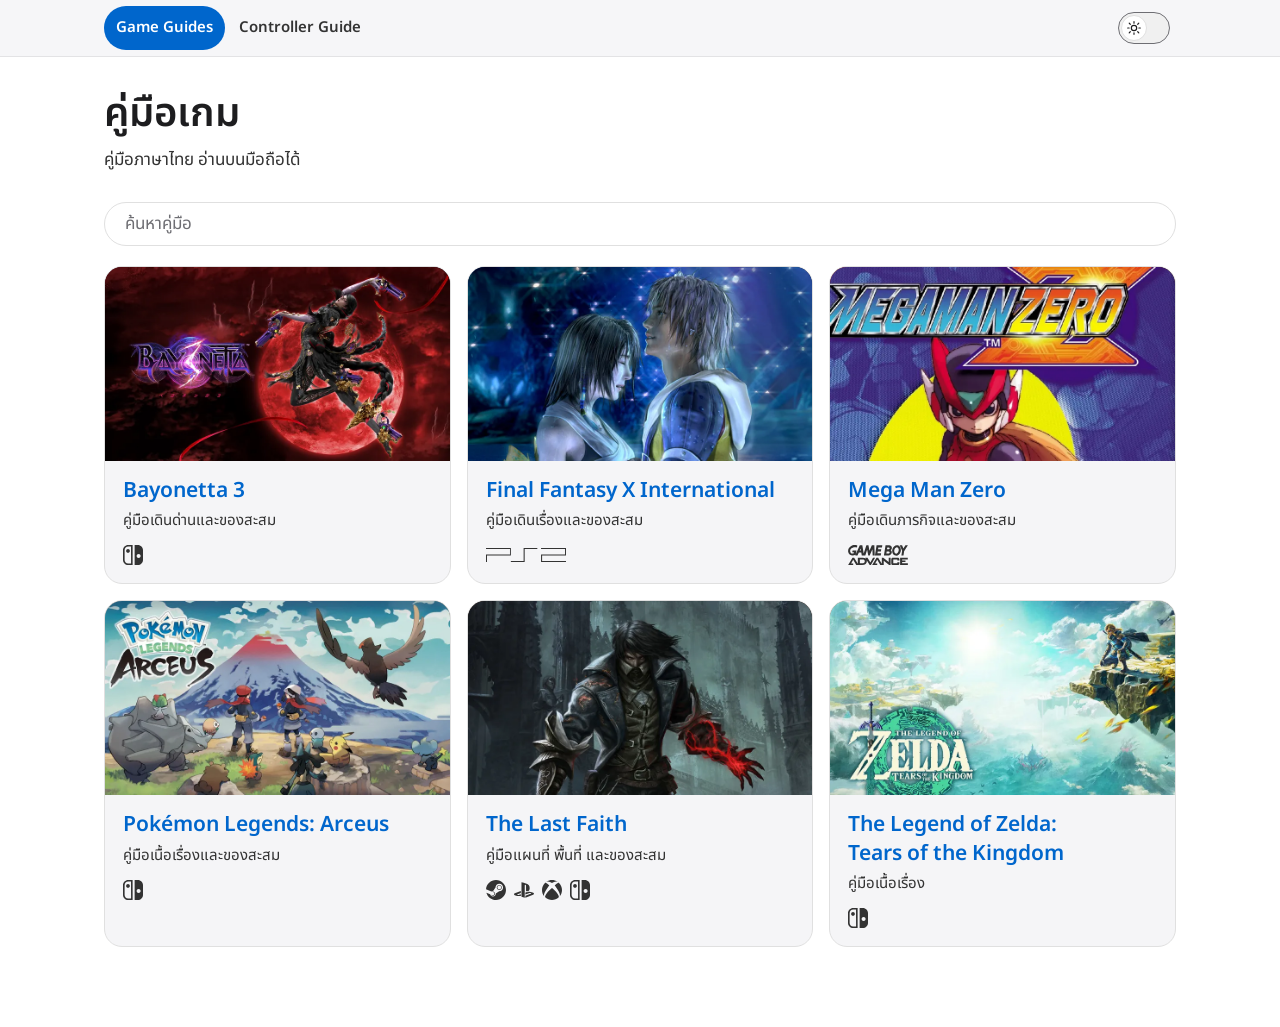
==== commit 5430c53b: "fix: use English labels on the shared top menu Rename the games item from คู่มือเกม to Game Guides s" ====
--- a/index.html
+++ b/index.html
@@ -13,7 +13,7 @@
 </head>
 <body>
 <a class="skip" href="#guides">ข้ามไปรายการคู่มือ</a>
-<header class="hbar"><nav class="sitenav" aria-label="เมนูหลัก"><a href="index.html" aria-current="page">คู่มือเกม</a><a href="controllers/index.html">Controller Guide</a></nav><button type="button" id="thm" class="thm" role="switch" aria-checked="false"><span class="sr" id="thml">ธีมสว่าง</span><span class="thm-track" aria-hidden="true"><span class="thm-knob"><svg class="sun" width="16" height="16" viewBox="0 0 24 24" fill="none" stroke="currentColor" stroke-width="1.75" stroke-linecap="round" aria-hidden="true"><circle cx="12" cy="12" r="4"/><path d="M12 2.5v2.2M12 19.3V21.5M2.5 12h2.2M19.3 12h2.2M4.8 4.8l1.6 1.6M17.6 17.6l1.6 1.6M19.2 4.8l-1.6 1.6M6.4 17.6l-1.6 1.6"/></svg><svg class="moon" width="16" height="16" viewBox="0 0 24 24" fill="none" stroke="currentColor" stroke-width="1.75" stroke-linecap="round" stroke-linejoin="round" aria-hidden="true"><path d="M20.5 14.2A8 8 0 1 1 9.8 3.5 6.4 6.4 0 0 0 20.5 14.2z"/></svg></span></span></button></header>
+<header class="hbar"><nav class="sitenav" aria-label="เมนูหลัก"><a href="index.html" aria-current="page">Game Guides</a><a href="controllers/index.html">Controller Guide</a></nav><button type="button" id="thm" class="thm" role="switch" aria-checked="false"><span class="sr" id="thml">ธีมสว่าง</span><span class="thm-track" aria-hidden="true"><span class="thm-knob"><svg class="sun" width="16" height="16" viewBox="0 0 24 24" fill="none" stroke="currentColor" stroke-width="1.75" stroke-linecap="round" aria-hidden="true"><circle cx="12" cy="12" r="4"/><path d="M12 2.5v2.2M12 19.3V21.5M2.5 12h2.2M19.3 12h2.2M4.8 4.8l1.6 1.6M17.6 17.6l1.6 1.6M19.2 4.8l-1.6 1.6M6.4 17.6l-1.6 1.6"/></svg><svg class="moon" width="16" height="16" viewBox="0 0 24 24" fill="none" stroke="currentColor" stroke-width="1.75" stroke-linecap="round" stroke-linejoin="round" aria-hidden="true"><path d="M20.5 14.2A8 8 0 1 1 9.8 3.5 6.4 6.4 0 0 0 20.5 14.2z"/></svg></span></span></button></header>
 <main class="home">
 <h1>คู่มือเกม</h1>
 <p class="lead">คู่มือภาษาไทย อ่านบนมือถือได้</p>
